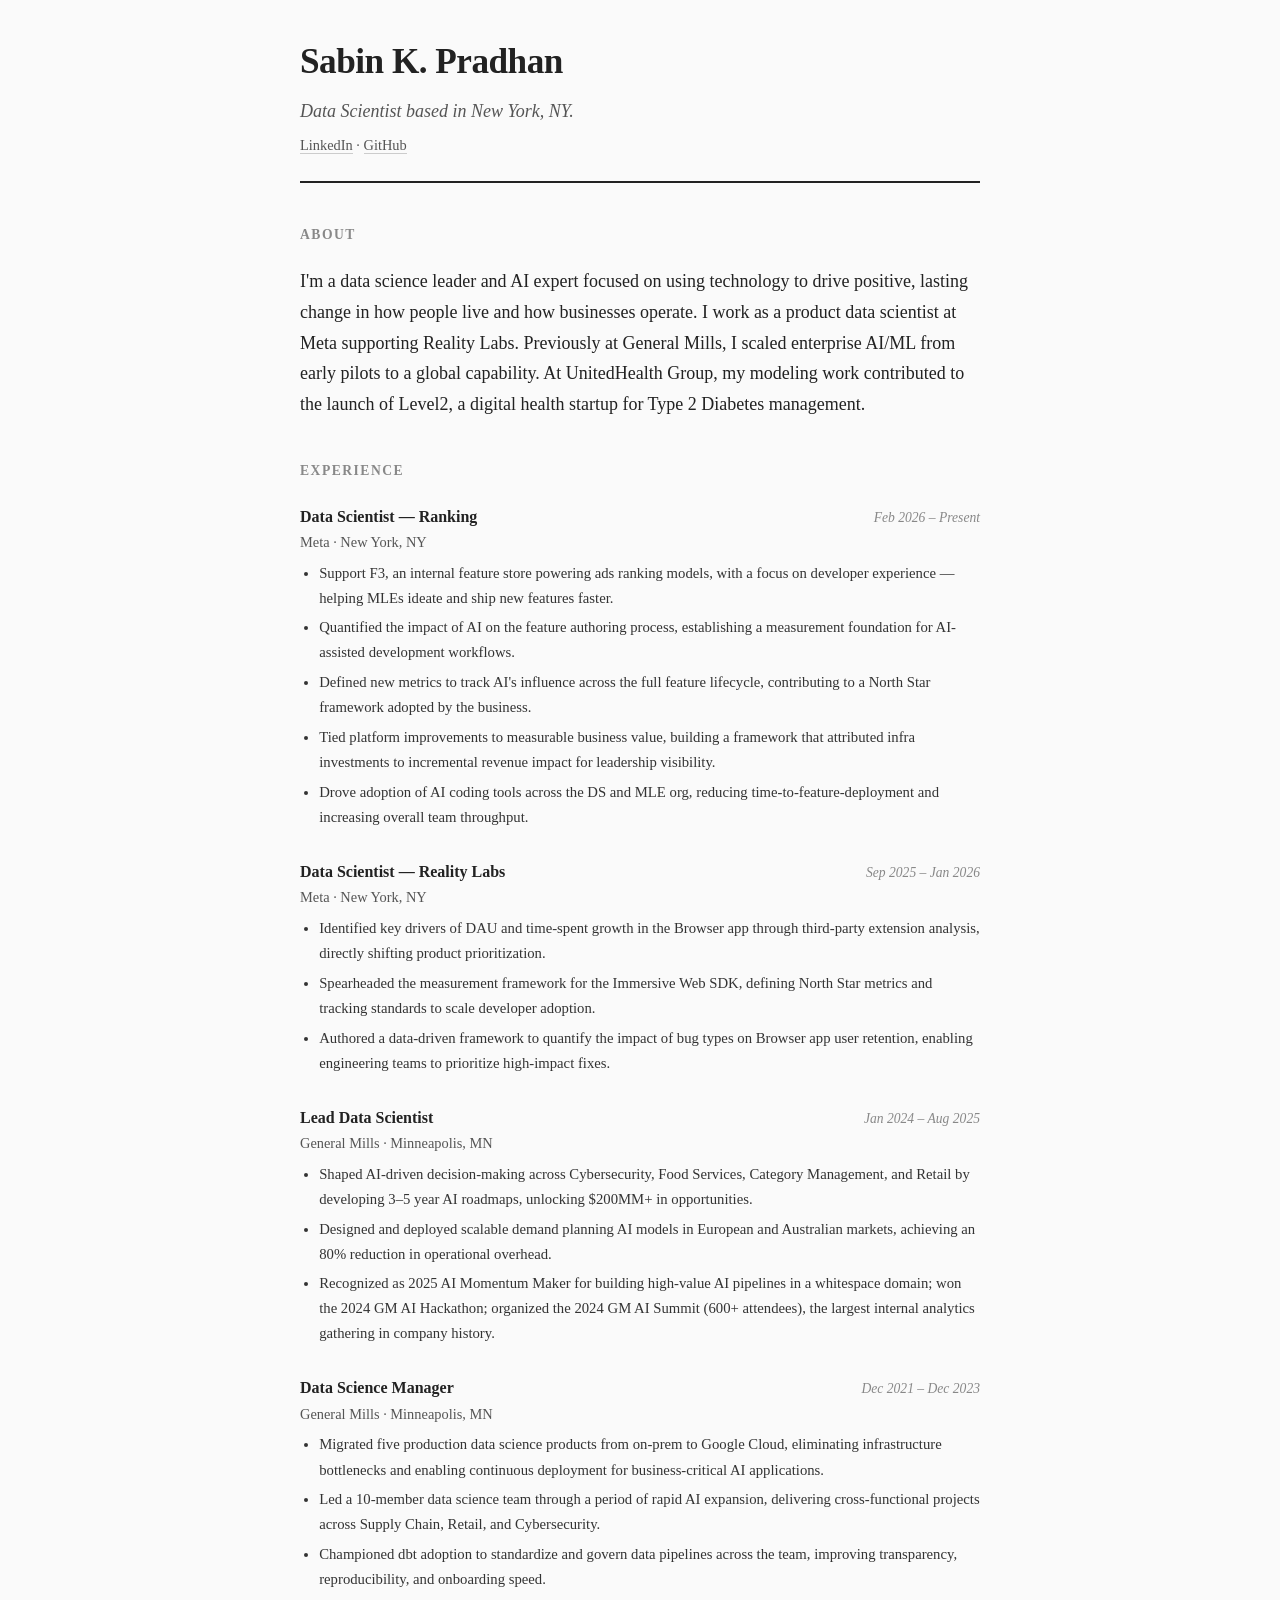
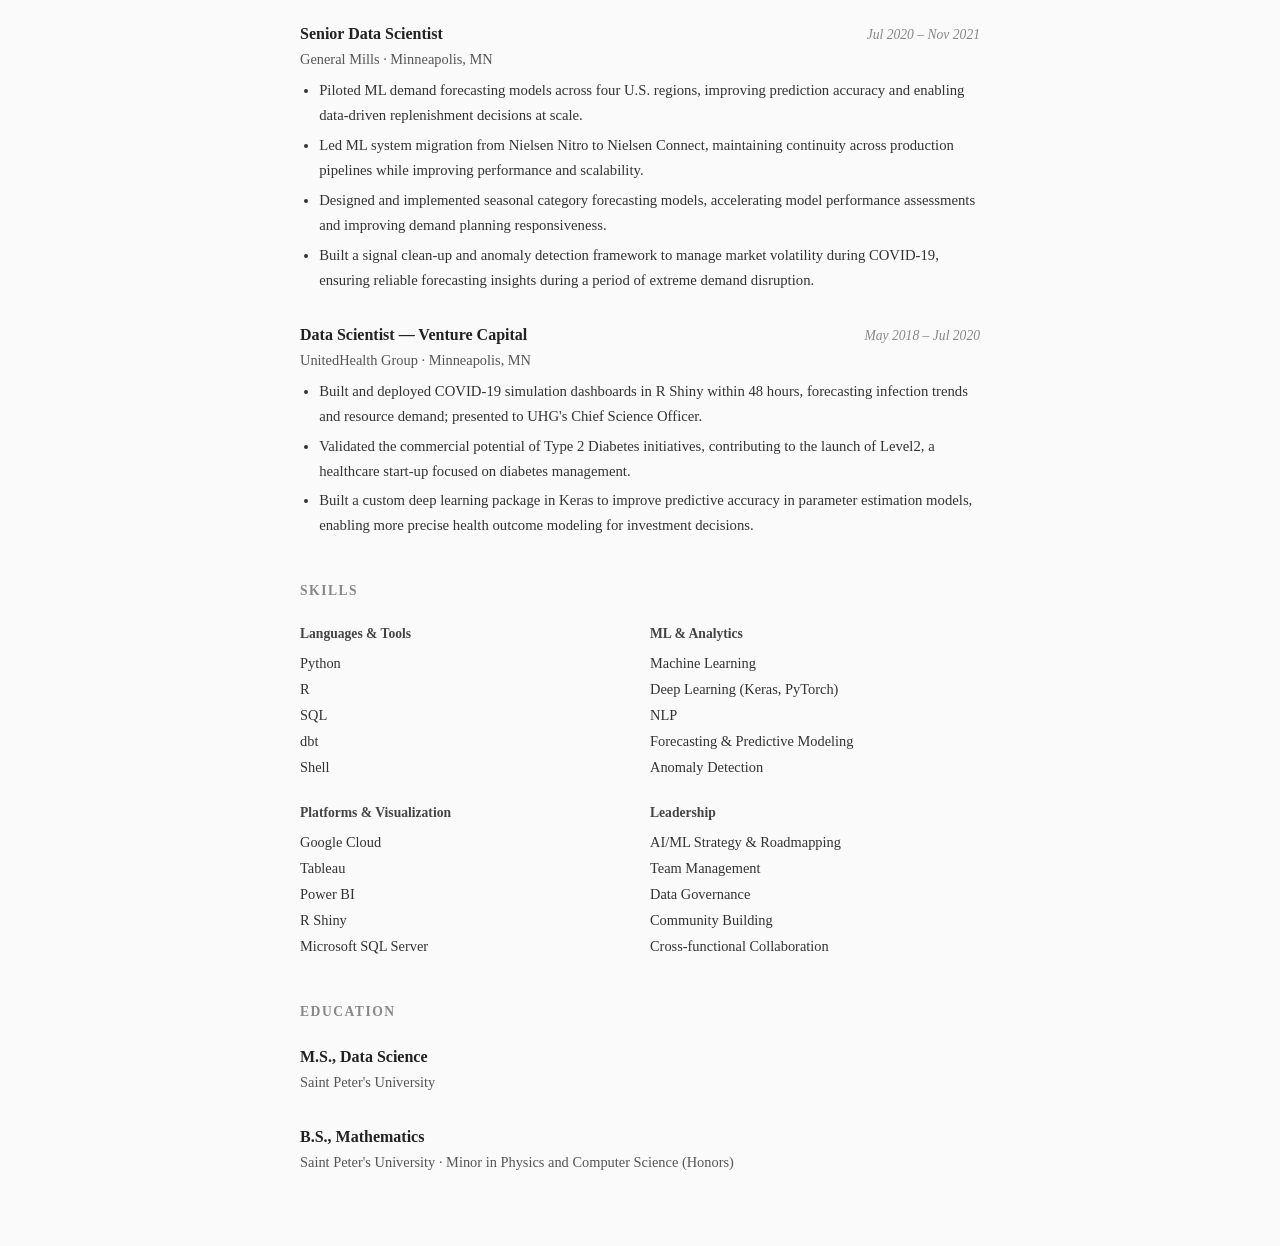
==== index.html @ b5103564 "Rewrite job descriptions to meet consistent quality rubric" ====
<!DOCTYPE html>
<html lang="en">
  <head>
    <meta charset="UTF-8" />
    <meta name="viewport" content="width=device-width, initial-scale=1.0" />
    <title>Sabin K. Pradhan</title>
    <link rel="stylesheet" href="styles.css" />
  </head>
  <body>
    <div class="container">

      <header>
        <h1>Sabin K. Pradhan</h1>
        <p class="bio">Data Scientist based in New York, NY.</p>
        <p class="contact">
          <a href="https://www.linkedin.com/in/sabinkpradhan" target="_blank">LinkedIn</a> &middot;
          <a href="https://github.com/spradh" target="_blank">GitHub</a>
        </p>
      </header>

      <section>
        <h2>About</h2>
        <p>I'm a data science leader and AI expert focused on using technology to drive positive, lasting change in how people live and how businesses operate. I work as a product data scientist at Meta supporting Reality Labs. Previously at General Mills, I scaled enterprise AI/ML from early pilots to a global capability. At UnitedHealth Group, my modeling work contributed to the launch of Level2, a digital health startup for Type 2 Diabetes management.</p>
      </section>

      <section>
        <h2>Experience</h2>

        <div class="job">
          <div class="job-header">
            <span class="job-title">Data Scientist — Ranking</span>
            <span class="job-date">Feb 2026 – Present</span>
          </div>
          <div class="job-company">Meta &middot; New York, NY</div>
          <ul>
            <li>Support F3, an internal feature store powering ads ranking models, with a focus on developer experience — helping MLEs ideate and ship new features faster.</li>
            <li>Quantified the impact of AI on the feature authoring process, establishing a measurement foundation for AI-assisted development workflows.</li>
            <li>Defined new metrics to track AI's influence across the full feature lifecycle, contributing to a North Star framework adopted by the business.</li>
            <li>Tied platform improvements to measurable business value, building a framework that attributed infra investments to incremental revenue impact for leadership visibility.</li>
            <li>Drove adoption of AI coding tools across the DS and MLE org, reducing time-to-feature-deployment and increasing overall team throughput.</li>
          </ul>
        </div>

        <div class="job">
          <div class="job-header">
            <span class="job-title">Data Scientist — Reality Labs</span>
            <span class="job-date">Sep 2025 – Jan 2026</span>
          </div>
          <div class="job-company">Meta &middot; New York, NY</div>
          <ul>
            <li>Identified key drivers of DAU and time-spent growth in the Browser app through third-party extension analysis, directly shifting product prioritization.</li>
            <li>Spearheaded the measurement framework for the Immersive Web SDK, defining North Star metrics and tracking standards to scale developer adoption.</li>
            <li>Authored a data-driven framework to quantify the impact of bug types on Browser app user retention, enabling engineering teams to prioritize high-impact fixes.</li>
          </ul>
        </div>

        <div class="job">
          <div class="job-header">
            <span class="job-title">Lead Data Scientist</span>
            <span class="job-date">Jan 2024 – Aug 2025</span>
          </div>
          <div class="job-company">General Mills &middot; Minneapolis, MN</div>
          <ul>
            <li>Shaped AI-driven decision-making across Cybersecurity, Food Services, Category Management, and Retail by developing 3–5 year AI roadmaps, unlocking $200MM+ in opportunities.</li>
            <li>Designed and deployed scalable demand planning AI models in European and Australian markets, achieving an 80% reduction in operational overhead.</li>
            <li>Recognized as 2025 AI Momentum Maker for building high-value AI pipelines in a whitespace domain; won the 2024 GM AI Hackathon; organized the 2024 GM AI Summit (600+ attendees), the largest internal analytics gathering in company history.</li>
          </ul>
        </div>

        <div class="job">
          <div class="job-header">
            <span class="job-title">Data Science Manager</span>
            <span class="job-date">Dec 2021 – Dec 2023</span>
          </div>
          <div class="job-company">General Mills &middot; Minneapolis, MN</div>
          <ul>
            <li>Migrated five production data science products from on-prem to Google Cloud, eliminating infrastructure bottlenecks and enabling continuous deployment for business-critical AI applications.</li>
            <li>Led a 10-member data science team through a period of rapid AI expansion, delivering cross-functional projects across Supply Chain, Retail, and Cybersecurity.</li>
            <li>Championed dbt adoption to standardize and govern data pipelines across the team, improving transparency, reproducibility, and onboarding speed.</li>
          </ul>
        </div>

        <div class="job">
          <div class="job-header">
            <span class="job-title">Senior Data Scientist</span>
            <span class="job-date">Jul 2020 – Nov 2021</span>
          </div>
          <div class="job-company">General Mills &middot; Minneapolis, MN</div>
          <ul>
            <li>Piloted ML demand forecasting models across four U.S. regions, improving prediction accuracy and enabling data-driven replenishment decisions at scale.</li>
            <li>Led ML system migration from Nielsen Nitro to Nielsen Connect, maintaining continuity across production pipelines while improving performance and scalability.</li>
            <li>Designed and implemented seasonal category forecasting models, accelerating model performance assessments and improving demand planning responsiveness.</li>
            <li>Built a signal clean-up and anomaly detection framework to manage market volatility during COVID-19, ensuring reliable forecasting insights during a period of extreme demand disruption.</li>
          </ul>
        </div>

        <div class="job">
          <div class="job-header">
            <span class="job-title">Data Scientist — Venture Capital</span>
            <span class="job-date">May 2018 – Jul 2020</span>
          </div>
          <div class="job-company">UnitedHealth Group &middot; Minneapolis, MN</div>
          <ul>
            <li>Built and deployed COVID-19 simulation dashboards in R Shiny within 48 hours, forecasting infection trends and resource demand; presented to UHG's Chief Science Officer.</li>
            <li>Validated the commercial potential of Type 2 Diabetes initiatives, contributing to the launch of Level2, a healthcare start-up focused on diabetes management.</li>
            <li>Built a custom deep learning package in Keras to improve predictive accuracy in parameter estimation models, enabling more precise health outcome modeling for investment decisions.</li>
          </ul>
        </div>

      </section>

      <section>
        <h2>Skills</h2>
        <div class="skills-grid">
          <div class="skill-group">
            <h3>Languages & Tools</h3>
            <ul>
              <li>Python</li>
              <li>R</li>
              <li>SQL</li>
              <li>dbt</li>
              <li>Shell</li>
            </ul>
          </div>
          <div class="skill-group">
            <h3>ML & Analytics</h3>
            <ul>
              <li>Machine Learning</li>
              <li>Deep Learning (Keras, PyTorch)</li>
              <li>NLP</li>
              <li>Forecasting & Predictive Modeling</li>
              <li>Anomaly Detection</li>
            </ul>
          </div>
          <div class="skill-group">
            <h3>Platforms & Visualization</h3>
            <ul>
              <li>Google Cloud</li>
              <li>Tableau</li>
              <li>Power BI</li>
              <li>R Shiny</li>
              <li>Microsoft SQL Server</li>
            </ul>
          </div>
          <div class="skill-group">
            <h3>Leadership</h3>
            <ul>
              <li>AI/ML Strategy & Roadmapping</li>
              <li>Team Management</li>
              <li>Data Governance</li>
              <li>Community Building</li>
              <li>Cross-functional Collaboration</li>
            </ul>
          </div>
        </div>
      </section>

      <section>
        <h2>Education</h2>

        <div class="job">
          <div class="job-header">
            <span class="job-title">M.S., Data Science</span>
          </div>
          <div class="job-company">Saint Peter's University</div>
        </div>

        <div class="job">
          <div class="job-header">
            <span class="job-title">B.S., Mathematics</span>
          </div>
          <div class="job-company">Saint Peter's University &middot; Minor in Physics and Computer Science (Honors)</div>
        </div>

      </section>

    </div>
  </body>
</html>
---- styles.css ----
*, *::before, *::after {
  box-sizing: border-box;
  margin: 0;
  padding: 0;
}

body {
  font-family: Georgia, 'Times New Roman', serif;
  font-size: 18px;
  line-height: 1.7;
  color: #222;
  background: #fafafa;
  padding: 2rem 1rem;
}

.container {
  max-width: 680px;
  margin: 0 auto;
}

/* Header */
header {
  margin-bottom: 2.5rem;
  border-bottom: 2px solid #222;
  padding-bottom: 1.5rem;
}

h1 {
  font-size: 2.2rem;
  letter-spacing: -0.5px;
  margin-bottom: 0.25rem;
}

.bio {
  color: #555;
  font-style: italic;
  margin-bottom: 0.4rem;
}

.contact {
  font-size: 0.9rem;
  color: #555;
}

.contact a {
  color: #555;
  text-decoration: none;
  border-bottom: 1px solid #ccc;
}

.contact a:hover {
  color: #222;
  border-bottom-color: #222;
}

/* Section headings */
h2 {
  font-size: 0.85rem;
  text-transform: uppercase;
  letter-spacing: 1.5px;
  margin-bottom: 1.25rem;
  color: #888;
}

section {
  margin-bottom: 2.5rem;
}

/* Job entries */
.job {
  margin-bottom: 1.75rem;
}

.job-header {
  display: flex;
  justify-content: space-between;
  align-items: baseline;
  gap: 1rem;
}

.job-title {
  font-weight: bold;
  font-size: 1rem;
}

.job-date {
  font-size: 0.85rem;
  color: #888;
  white-space: nowrap;
  font-style: italic;
}

.job-company {
  font-size: 0.9rem;
  color: #555;
  margin-bottom: 0.4rem;
}

.job ul {
  padding-left: 1.2rem;
  font-size: 0.92rem;
  color: #333;
}

.job ul li {
  margin-bottom: 0.3rem;
}

/* Skills grid */
.skills-grid {
  display: grid;
  grid-template-columns: 1fr 1fr;
  gap: 1.25rem;
}

.skill-group h3 {
  font-size: 0.85rem;
  font-family: Georgia, serif;
  font-weight: bold;
  margin-bottom: 0.4rem;
  color: #444;
}

.skill-group ul {
  list-style: none;
  font-size: 0.9rem;
  color: #333;
  line-height: 1.8;
}
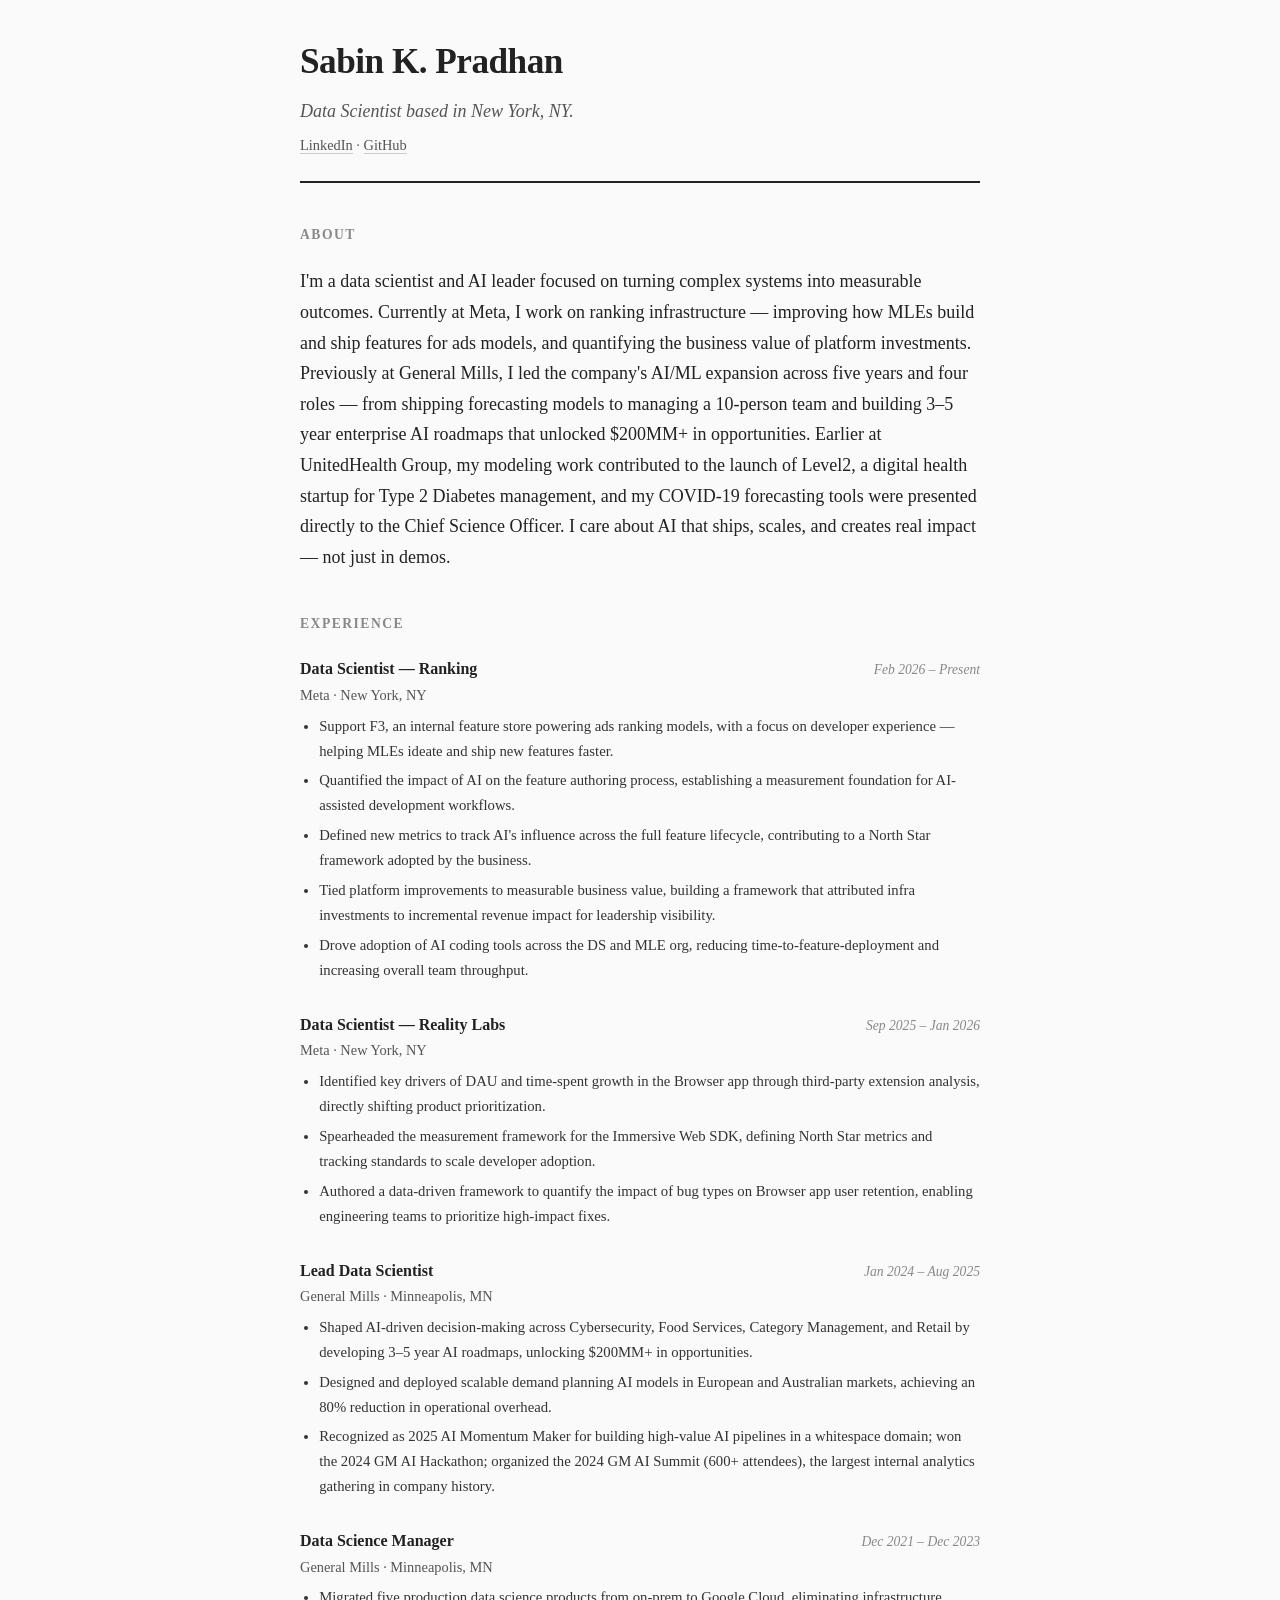
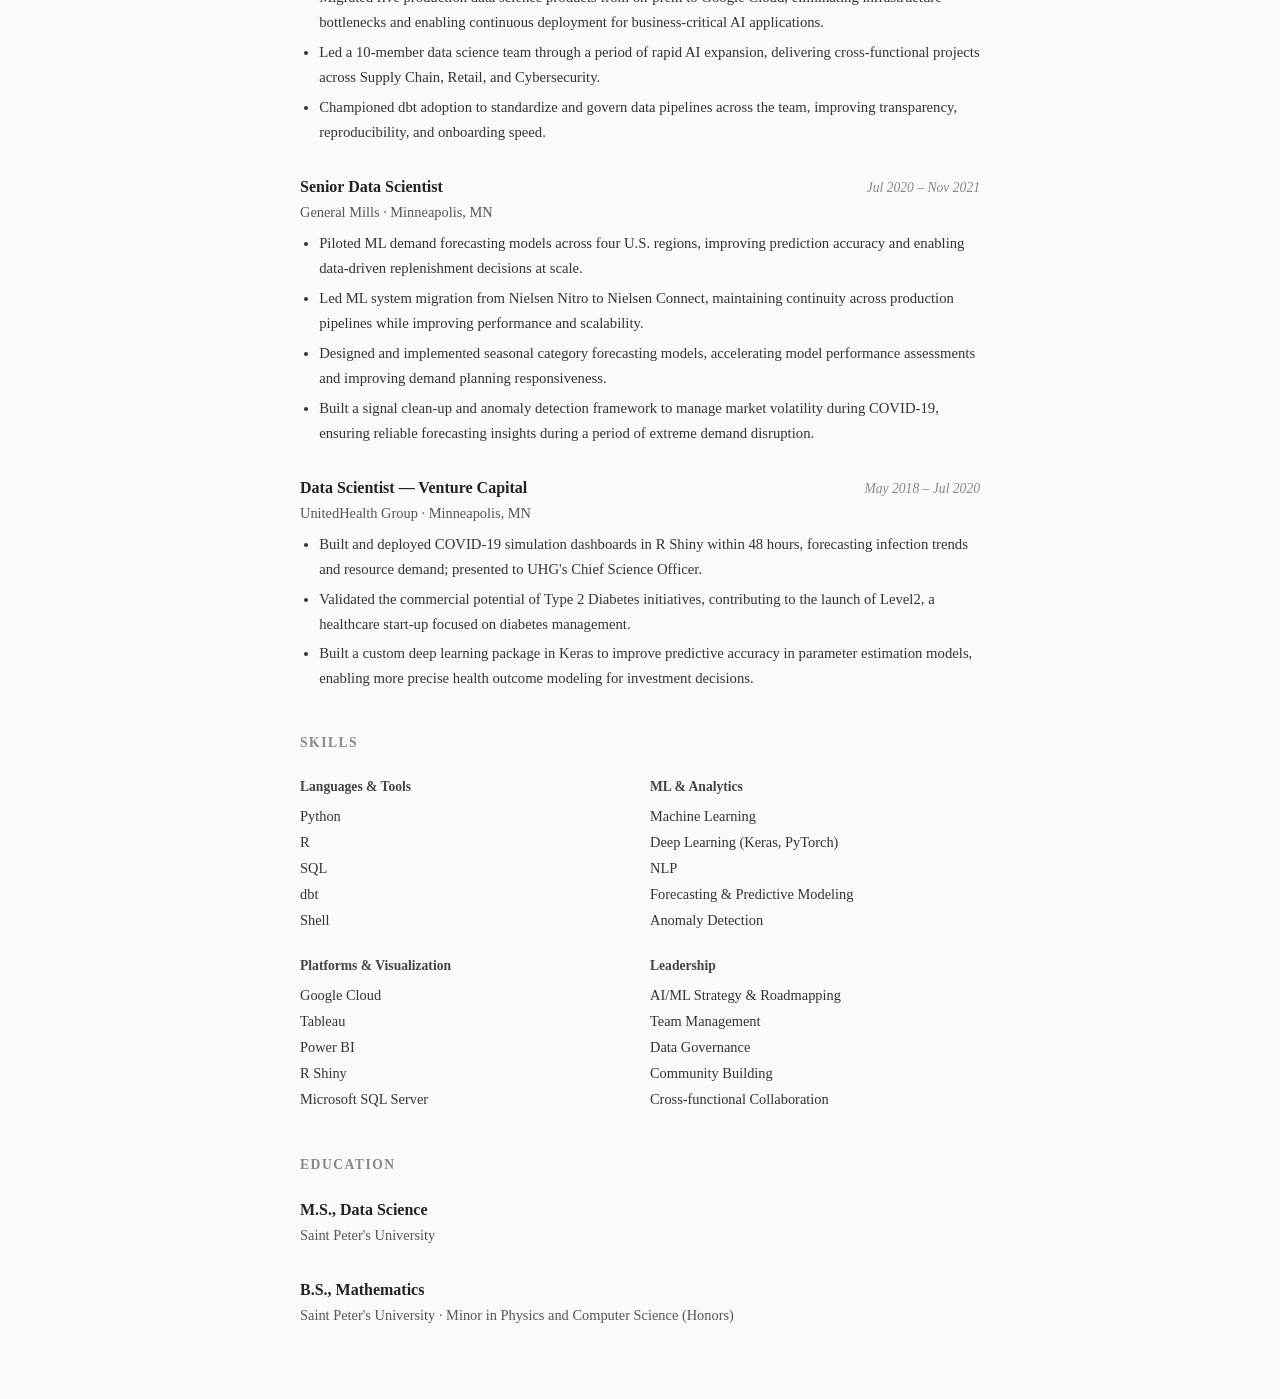
==== commit 56daabe6: "Update About section to reflect current Meta Ranking role" ====
--- a/index.html
+++ b/index.html
@@ -20,7 +20,7 @@
 
       <section>
         <h2>About</h2>
-        <p>I'm a data science leader and AI expert focused on using technology to drive positive, lasting change in how people live and how businesses operate. I work as a product data scientist at Meta supporting Reality Labs. Previously at General Mills, I scaled enterprise AI/ML from early pilots to a global capability. At UnitedHealth Group, my modeling work contributed to the launch of Level2, a digital health startup for Type 2 Diabetes management.</p>
+        <p>I'm a data scientist and AI leader focused on turning complex systems into measurable outcomes. Currently at Meta, I work on ranking infrastructure — improving how MLEs build and ship features for ads models, and quantifying the business value of platform investments. Previously at General Mills, I led the company's AI/ML expansion across five years and four roles — from shipping forecasting models to managing a 10-person team and building 3–5 year enterprise AI roadmaps that unlocked $200MM+ in opportunities. Earlier at UnitedHealth Group, my modeling work contributed to the launch of Level2, a digital health startup for Type 2 Diabetes management, and my COVID-19 forecasting tools were presented directly to the Chief Science Officer. I care about AI that ships, scales, and creates real impact — not just in demos.</p>
       </section>
 
       <section>
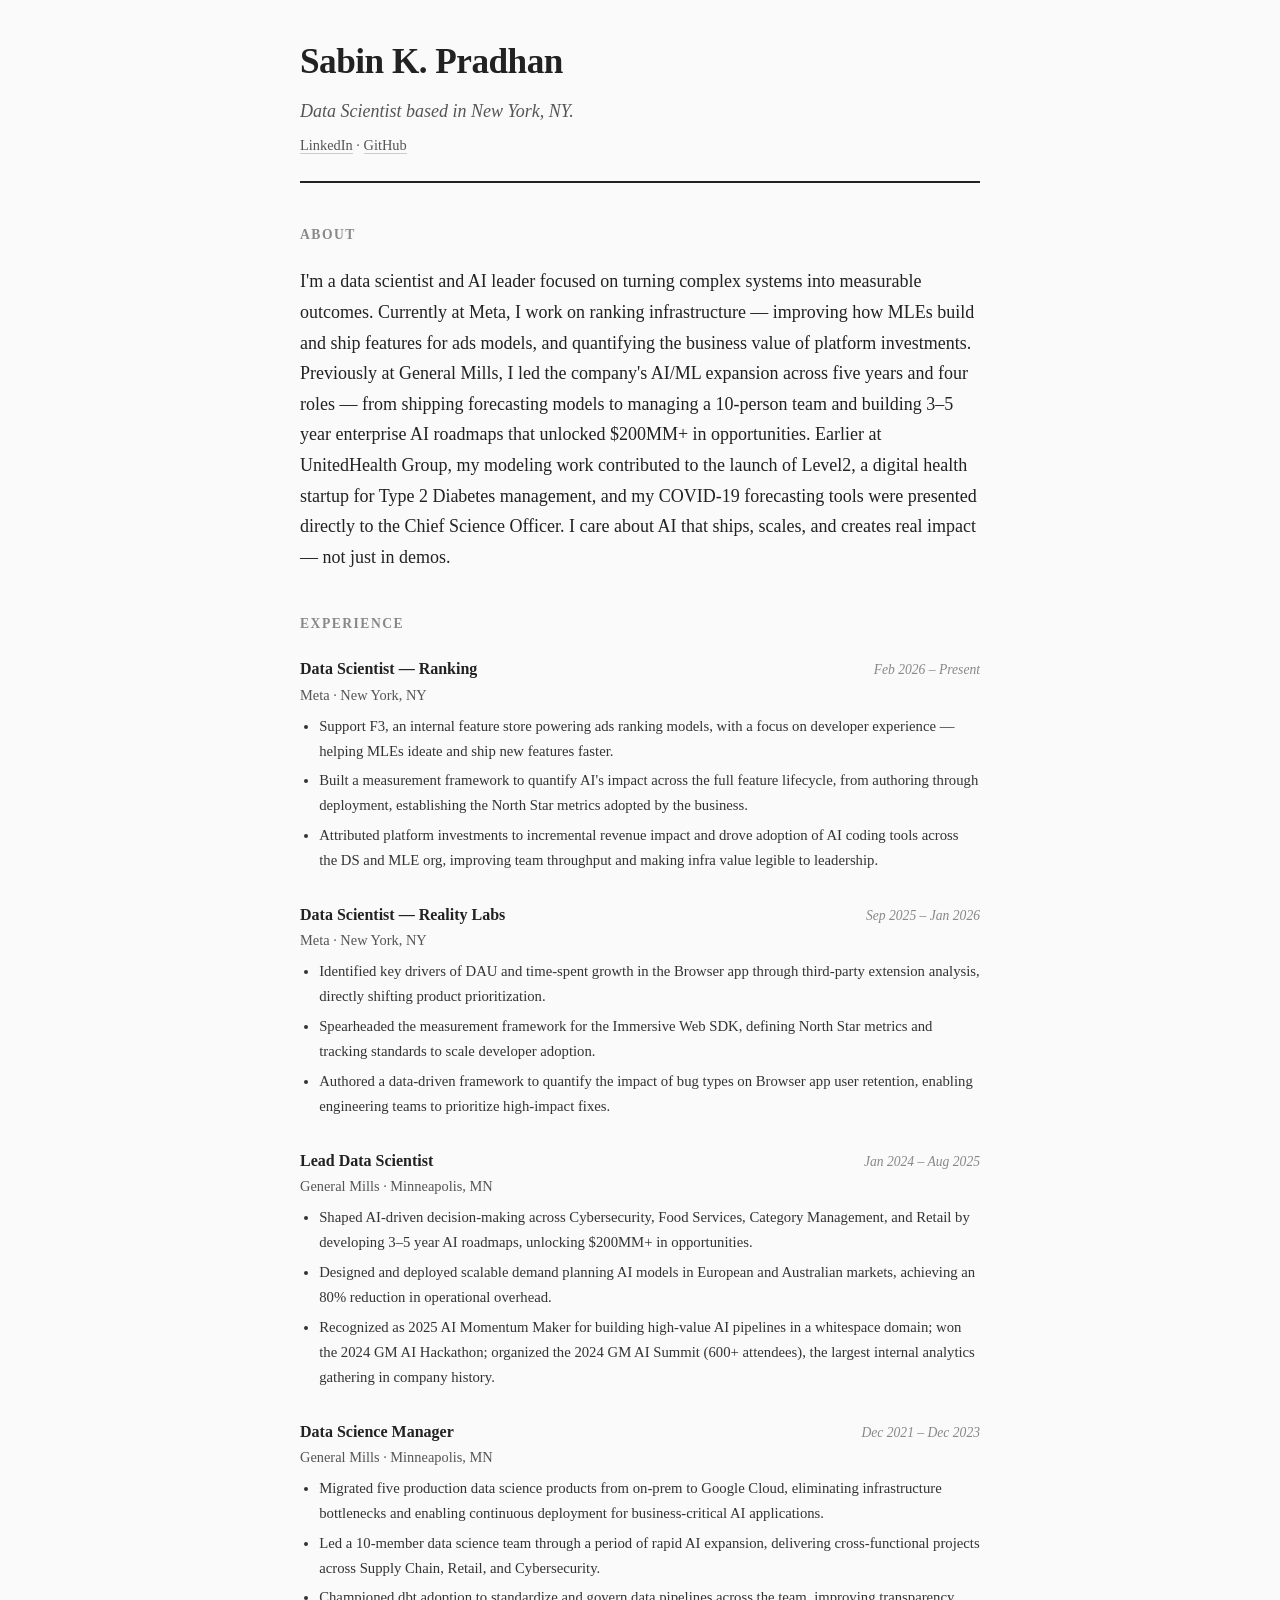
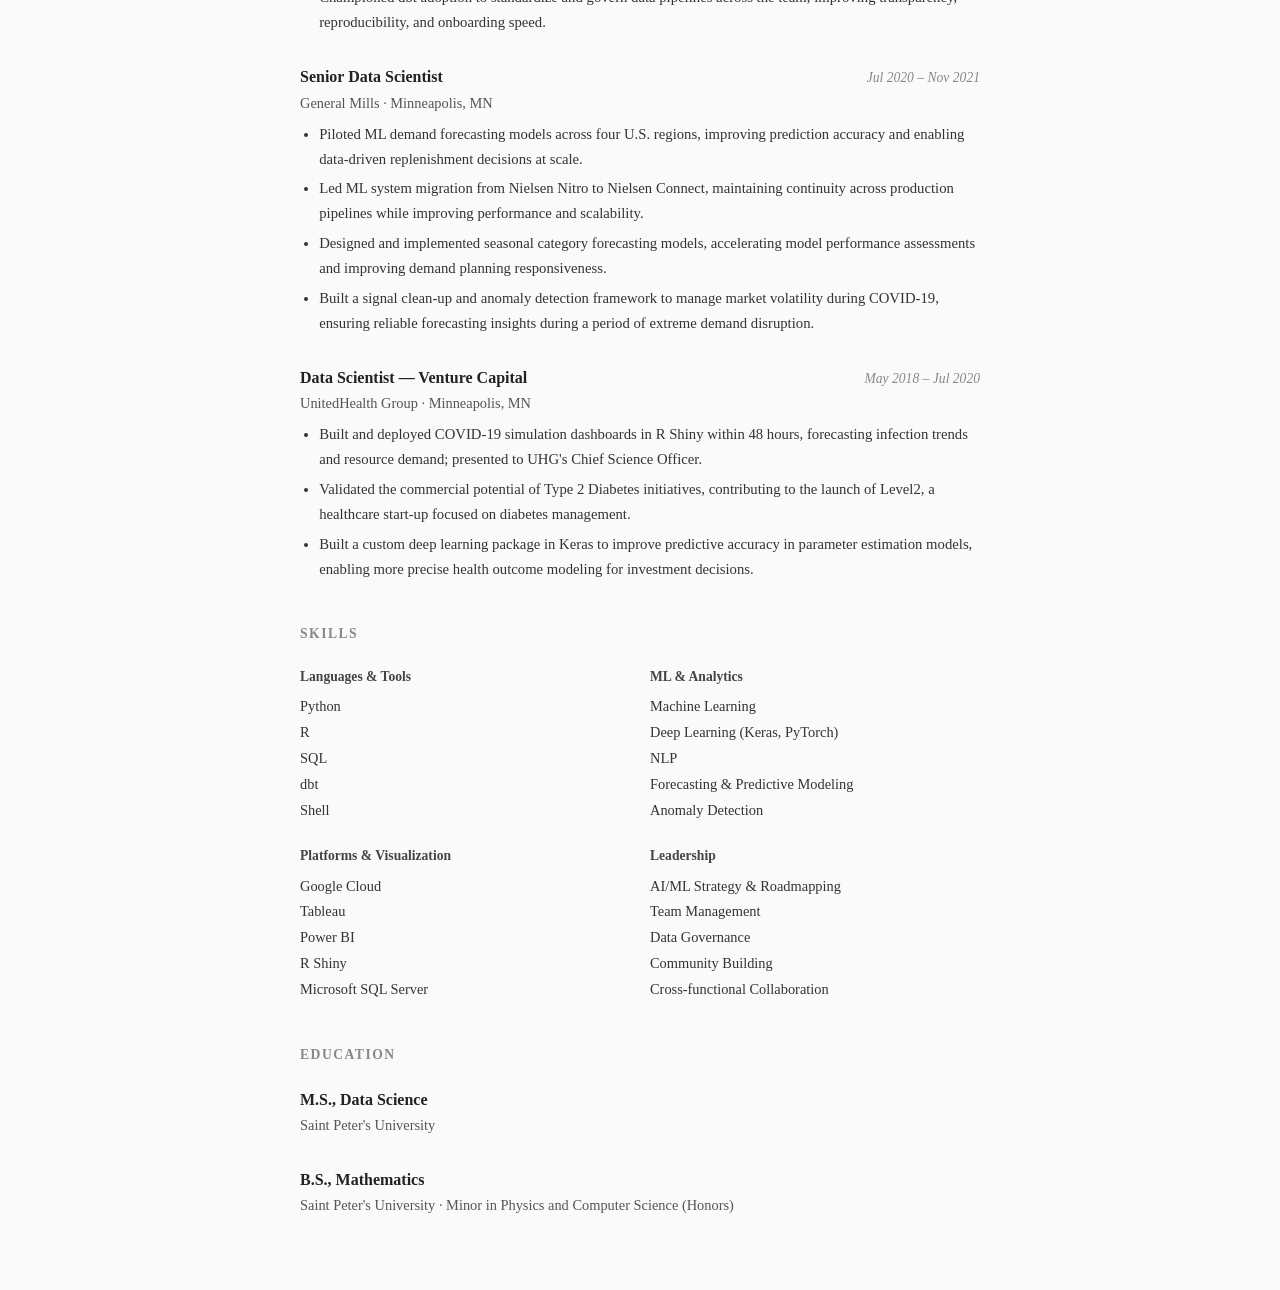
==== commit 5f14b244: "Consolidate Meta Ranking role bullets from 5 to 3" ====
--- a/index.html
+++ b/index.html
@@ -34,10 +34,8 @@
           <div class="job-company">Meta &middot; New York, NY</div>
           <ul>
             <li>Support F3, an internal feature store powering ads ranking models, with a focus on developer experience — helping MLEs ideate and ship new features faster.</li>
-            <li>Quantified the impact of AI on the feature authoring process, establishing a measurement foundation for AI-assisted development workflows.</li>
-            <li>Defined new metrics to track AI's influence across the full feature lifecycle, contributing to a North Star framework adopted by the business.</li>
-            <li>Tied platform improvements to measurable business value, building a framework that attributed infra investments to incremental revenue impact for leadership visibility.</li>
-            <li>Drove adoption of AI coding tools across the DS and MLE org, reducing time-to-feature-deployment and increasing overall team throughput.</li>
+            <li>Built a measurement framework to quantify AI's impact across the full feature lifecycle, from authoring through deployment, establishing the North Star metrics adopted by the business.</li>
+            <li>Attributed platform investments to incremental revenue impact and drove adoption of AI coding tools across the DS and MLE org, improving team throughput and making infra value legible to leadership.</li>
           </ul>
         </div>
 
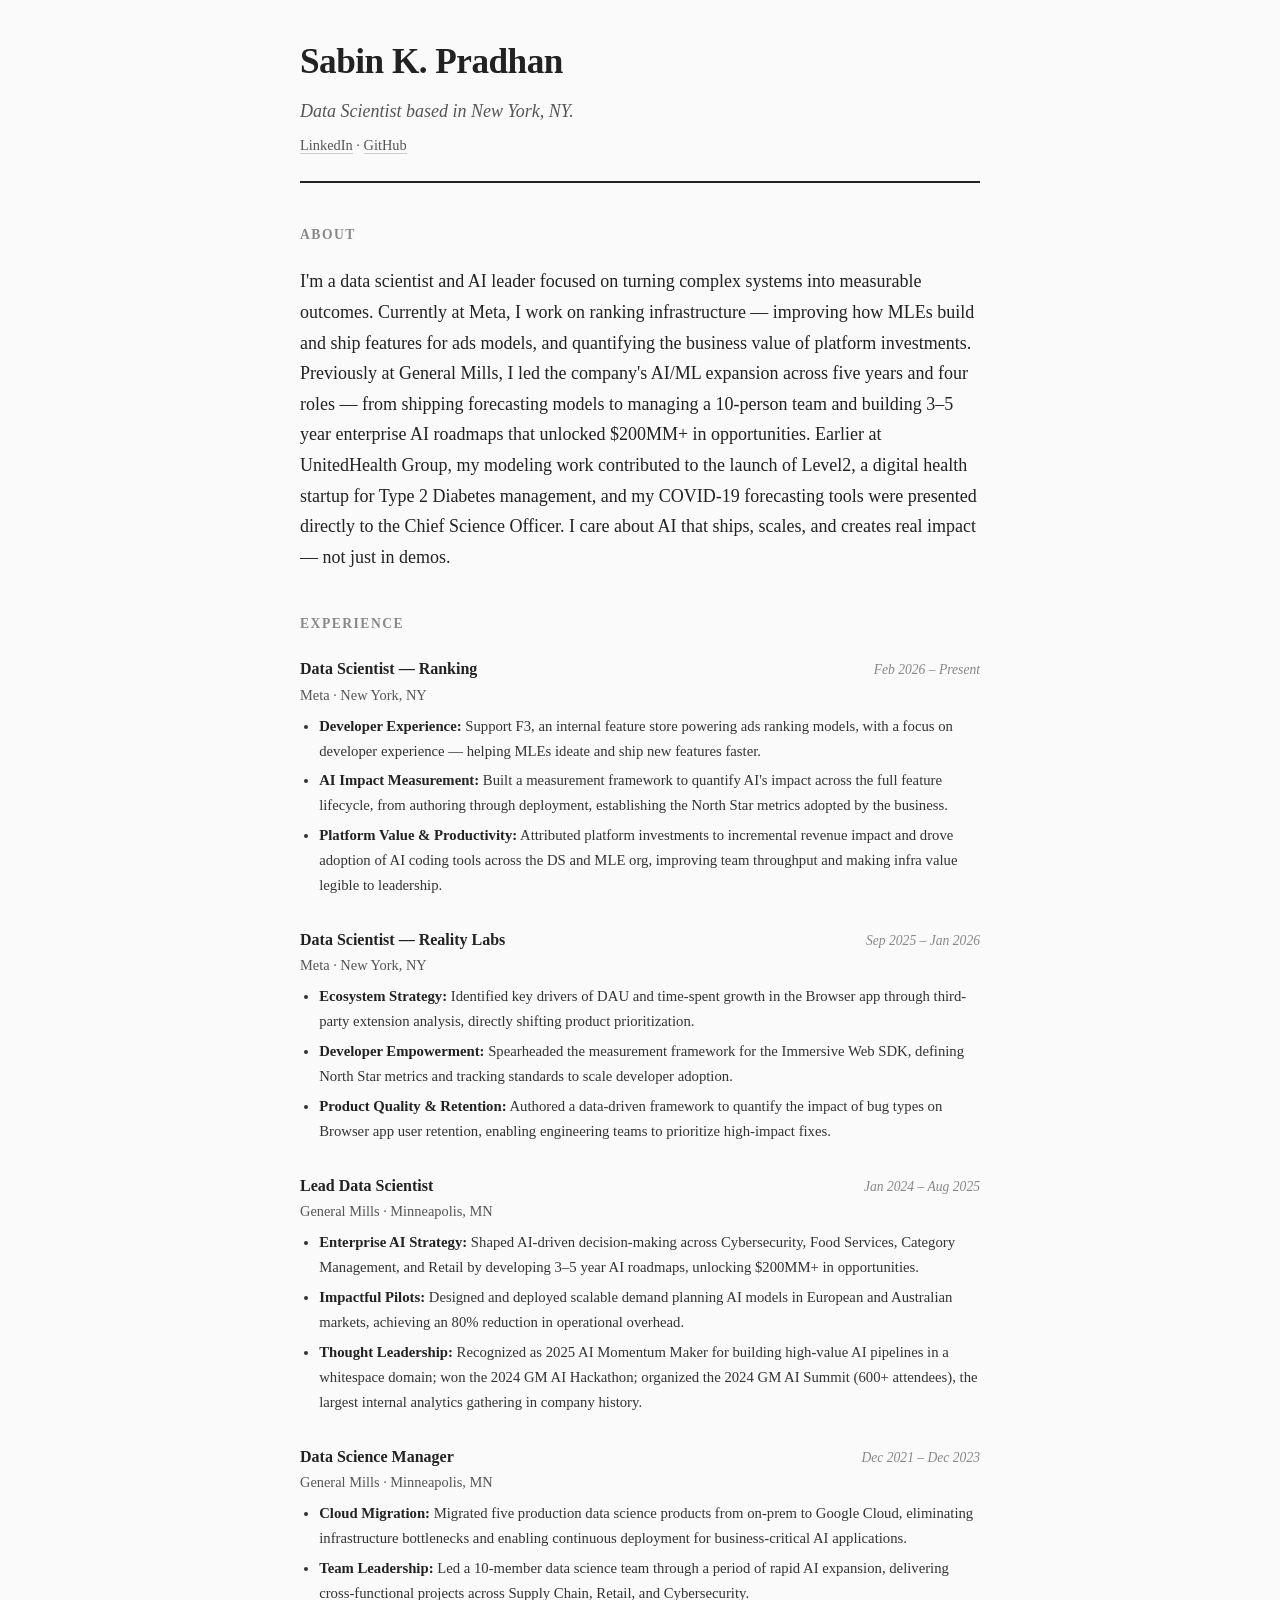
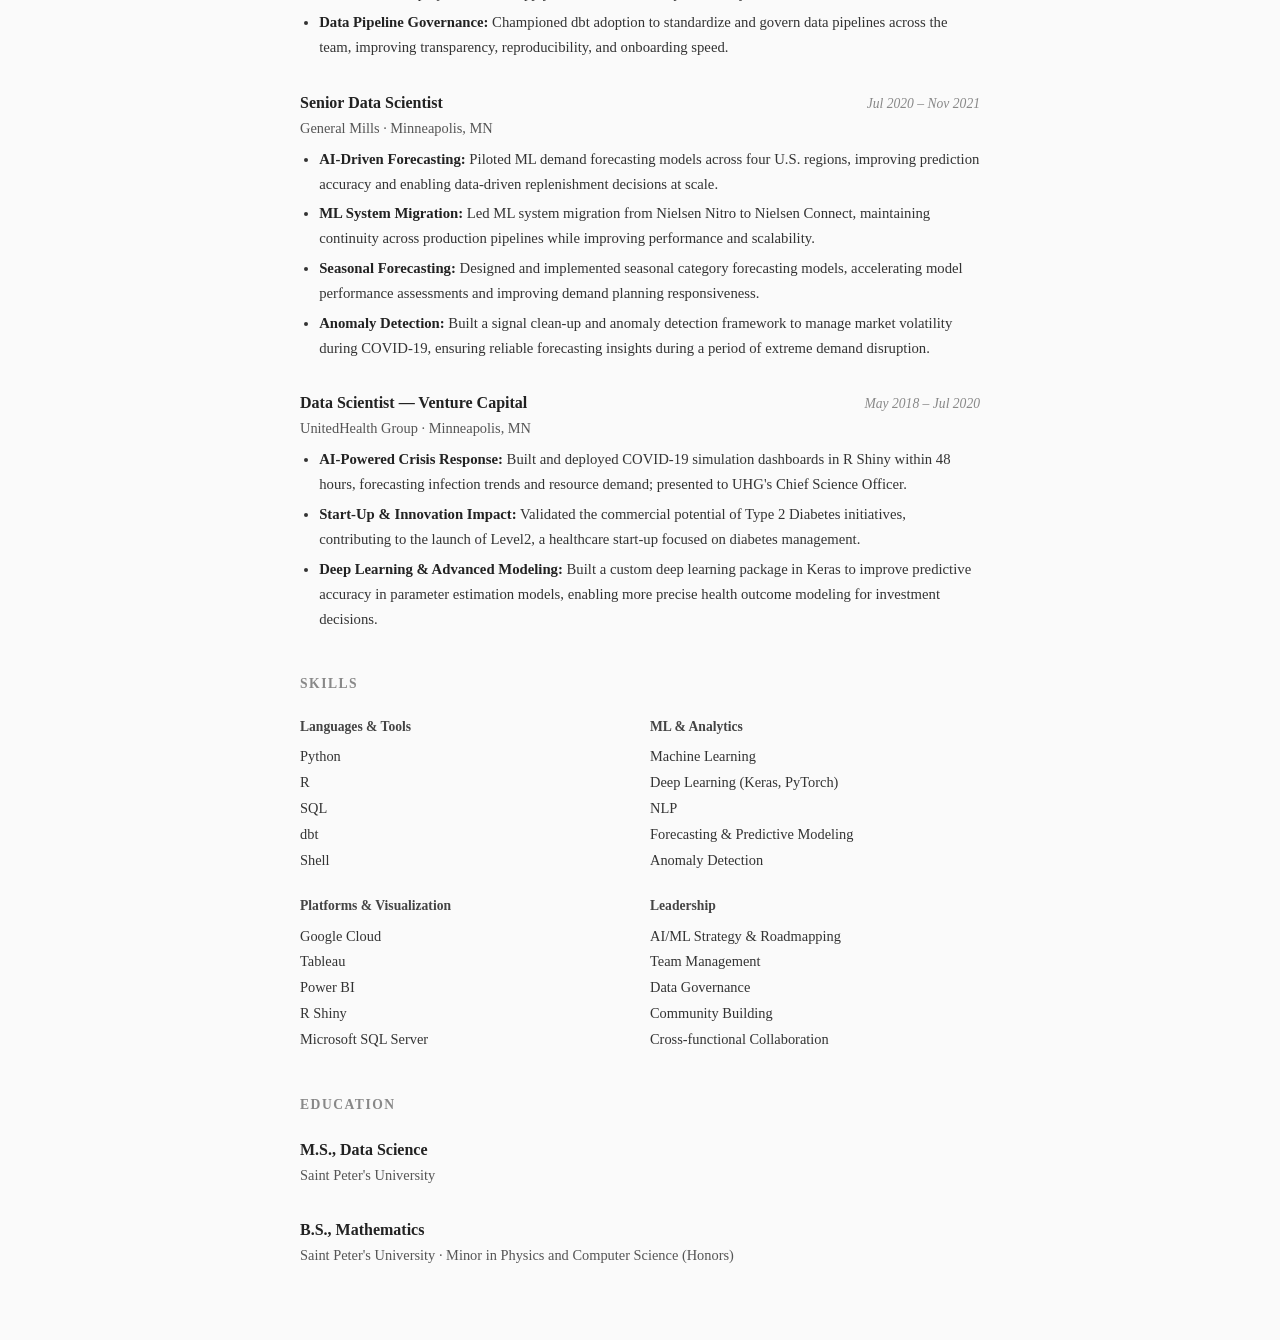
==== commit 1a7fee9f: "Add bold category titles to all job description bullets" ====
--- a/index.html
+++ b/index.html
@@ -33,9 +33,9 @@
           </div>
           <div class="job-company">Meta &middot; New York, NY</div>
           <ul>
-            <li>Support F3, an internal feature store powering ads ranking models, with a focus on developer experience — helping MLEs ideate and ship new features faster.</li>
-            <li>Built a measurement framework to quantify AI's impact across the full feature lifecycle, from authoring through deployment, establishing the North Star metrics adopted by the business.</li>
-            <li>Attributed platform investments to incremental revenue impact and drove adoption of AI coding tools across the DS and MLE org, improving team throughput and making infra value legible to leadership.</li>
+            <li><strong>Developer Experience:</strong> Support F3, an internal feature store powering ads ranking models, with a focus on developer experience — helping MLEs ideate and ship new features faster.</li>
+            <li><strong>AI Impact Measurement:</strong> Built a measurement framework to quantify AI's impact across the full feature lifecycle, from authoring through deployment, establishing the North Star metrics adopted by the business.</li>
+            <li><strong>Platform Value & Productivity:</strong> Attributed platform investments to incremental revenue impact and drove adoption of AI coding tools across the DS and MLE org, improving team throughput and making infra value legible to leadership.</li>
           </ul>
         </div>
 
@@ -46,9 +46,9 @@
           </div>
           <div class="job-company">Meta &middot; New York, NY</div>
           <ul>
-            <li>Identified key drivers of DAU and time-spent growth in the Browser app through third-party extension analysis, directly shifting product prioritization.</li>
-            <li>Spearheaded the measurement framework for the Immersive Web SDK, defining North Star metrics and tracking standards to scale developer adoption.</li>
-            <li>Authored a data-driven framework to quantify the impact of bug types on Browser app user retention, enabling engineering teams to prioritize high-impact fixes.</li>
+            <li><strong>Ecosystem Strategy:</strong> Identified key drivers of DAU and time-spent growth in the Browser app through third-party extension analysis, directly shifting product prioritization.</li>
+            <li><strong>Developer Empowerment:</strong> Spearheaded the measurement framework for the Immersive Web SDK, defining North Star metrics and tracking standards to scale developer adoption.</li>
+            <li><strong>Product Quality & Retention:</strong> Authored a data-driven framework to quantify the impact of bug types on Browser app user retention, enabling engineering teams to prioritize high-impact fixes.</li>
           </ul>
         </div>
 
@@ -59,9 +59,9 @@
           </div>
           <div class="job-company">General Mills &middot; Minneapolis, MN</div>
           <ul>
-            <li>Shaped AI-driven decision-making across Cybersecurity, Food Services, Category Management, and Retail by developing 3–5 year AI roadmaps, unlocking $200MM+ in opportunities.</li>
-            <li>Designed and deployed scalable demand planning AI models in European and Australian markets, achieving an 80% reduction in operational overhead.</li>
-            <li>Recognized as 2025 AI Momentum Maker for building high-value AI pipelines in a whitespace domain; won the 2024 GM AI Hackathon; organized the 2024 GM AI Summit (600+ attendees), the largest internal analytics gathering in company history.</li>
+            <li><strong>Enterprise AI Strategy:</strong> Shaped AI-driven decision-making across Cybersecurity, Food Services, Category Management, and Retail by developing 3–5 year AI roadmaps, unlocking $200MM+ in opportunities.</li>
+            <li><strong>Impactful Pilots:</strong> Designed and deployed scalable demand planning AI models in European and Australian markets, achieving an 80% reduction in operational overhead.</li>
+            <li><strong>Thought Leadership:</strong> Recognized as 2025 AI Momentum Maker for building high-value AI pipelines in a whitespace domain; won the 2024 GM AI Hackathon; organized the 2024 GM AI Summit (600+ attendees), the largest internal analytics gathering in company history.</li>
           </ul>
         </div>
 
@@ -72,9 +72,9 @@
           </div>
           <div class="job-company">General Mills &middot; Minneapolis, MN</div>
           <ul>
-            <li>Migrated five production data science products from on-prem to Google Cloud, eliminating infrastructure bottlenecks and enabling continuous deployment for business-critical AI applications.</li>
-            <li>Led a 10-member data science team through a period of rapid AI expansion, delivering cross-functional projects across Supply Chain, Retail, and Cybersecurity.</li>
-            <li>Championed dbt adoption to standardize and govern data pipelines across the team, improving transparency, reproducibility, and onboarding speed.</li>
+            <li><strong>Cloud Migration:</strong> Migrated five production data science products from on-prem to Google Cloud, eliminating infrastructure bottlenecks and enabling continuous deployment for business-critical AI applications.</li>
+            <li><strong>Team Leadership:</strong> Led a 10-member data science team through a period of rapid AI expansion, delivering cross-functional projects across Supply Chain, Retail, and Cybersecurity.</li>
+            <li><strong>Data Pipeline Governance:</strong> Championed dbt adoption to standardize and govern data pipelines across the team, improving transparency, reproducibility, and onboarding speed.</li>
           </ul>
         </div>
 
@@ -85,10 +85,10 @@
           </div>
           <div class="job-company">General Mills &middot; Minneapolis, MN</div>
           <ul>
-            <li>Piloted ML demand forecasting models across four U.S. regions, improving prediction accuracy and enabling data-driven replenishment decisions at scale.</li>
-            <li>Led ML system migration from Nielsen Nitro to Nielsen Connect, maintaining continuity across production pipelines while improving performance and scalability.</li>
-            <li>Designed and implemented seasonal category forecasting models, accelerating model performance assessments and improving demand planning responsiveness.</li>
-            <li>Built a signal clean-up and anomaly detection framework to manage market volatility during COVID-19, ensuring reliable forecasting insights during a period of extreme demand disruption.</li>
+            <li><strong>AI-Driven Forecasting:</strong> Piloted ML demand forecasting models across four U.S. regions, improving prediction accuracy and enabling data-driven replenishment decisions at scale.</li>
+            <li><strong>ML System Migration:</strong> Led ML system migration from Nielsen Nitro to Nielsen Connect, maintaining continuity across production pipelines while improving performance and scalability.</li>
+            <li><strong>Seasonal Forecasting:</strong> Designed and implemented seasonal category forecasting models, accelerating model performance assessments and improving demand planning responsiveness.</li>
+            <li><strong>Anomaly Detection:</strong> Built a signal clean-up and anomaly detection framework to manage market volatility during COVID-19, ensuring reliable forecasting insights during a period of extreme demand disruption.</li>
           </ul>
         </div>
 
@@ -99,9 +99,9 @@
           </div>
           <div class="job-company">UnitedHealth Group &middot; Minneapolis, MN</div>
           <ul>
-            <li>Built and deployed COVID-19 simulation dashboards in R Shiny within 48 hours, forecasting infection trends and resource demand; presented to UHG's Chief Science Officer.</li>
-            <li>Validated the commercial potential of Type 2 Diabetes initiatives, contributing to the launch of Level2, a healthcare start-up focused on diabetes management.</li>
-            <li>Built a custom deep learning package in Keras to improve predictive accuracy in parameter estimation models, enabling more precise health outcome modeling for investment decisions.</li>
+            <li><strong>AI-Powered Crisis Response:</strong> Built and deployed COVID-19 simulation dashboards in R Shiny within 48 hours, forecasting infection trends and resource demand; presented to UHG's Chief Science Officer.</li>
+            <li><strong>Start-Up & Innovation Impact:</strong> Validated the commercial potential of Type 2 Diabetes initiatives, contributing to the launch of Level2, a healthcare start-up focused on diabetes management.</li>
+            <li><strong>Deep Learning & Advanced Modeling:</strong> Built a custom deep learning package in Keras to improve predictive accuracy in parameter estimation models, enabling more precise health outcome modeling for investment decisions.</li>
           </ul>
         </div>
 
--- a/styles.css
+++ b/styles.css
@@ -106,6 +106,10 @@
   margin-bottom: 0.3rem;
 }
 
+.job ul li strong {
+  color: #222;
+}
+
 /* Skills grid */
 .skills-grid {
   display: grid;
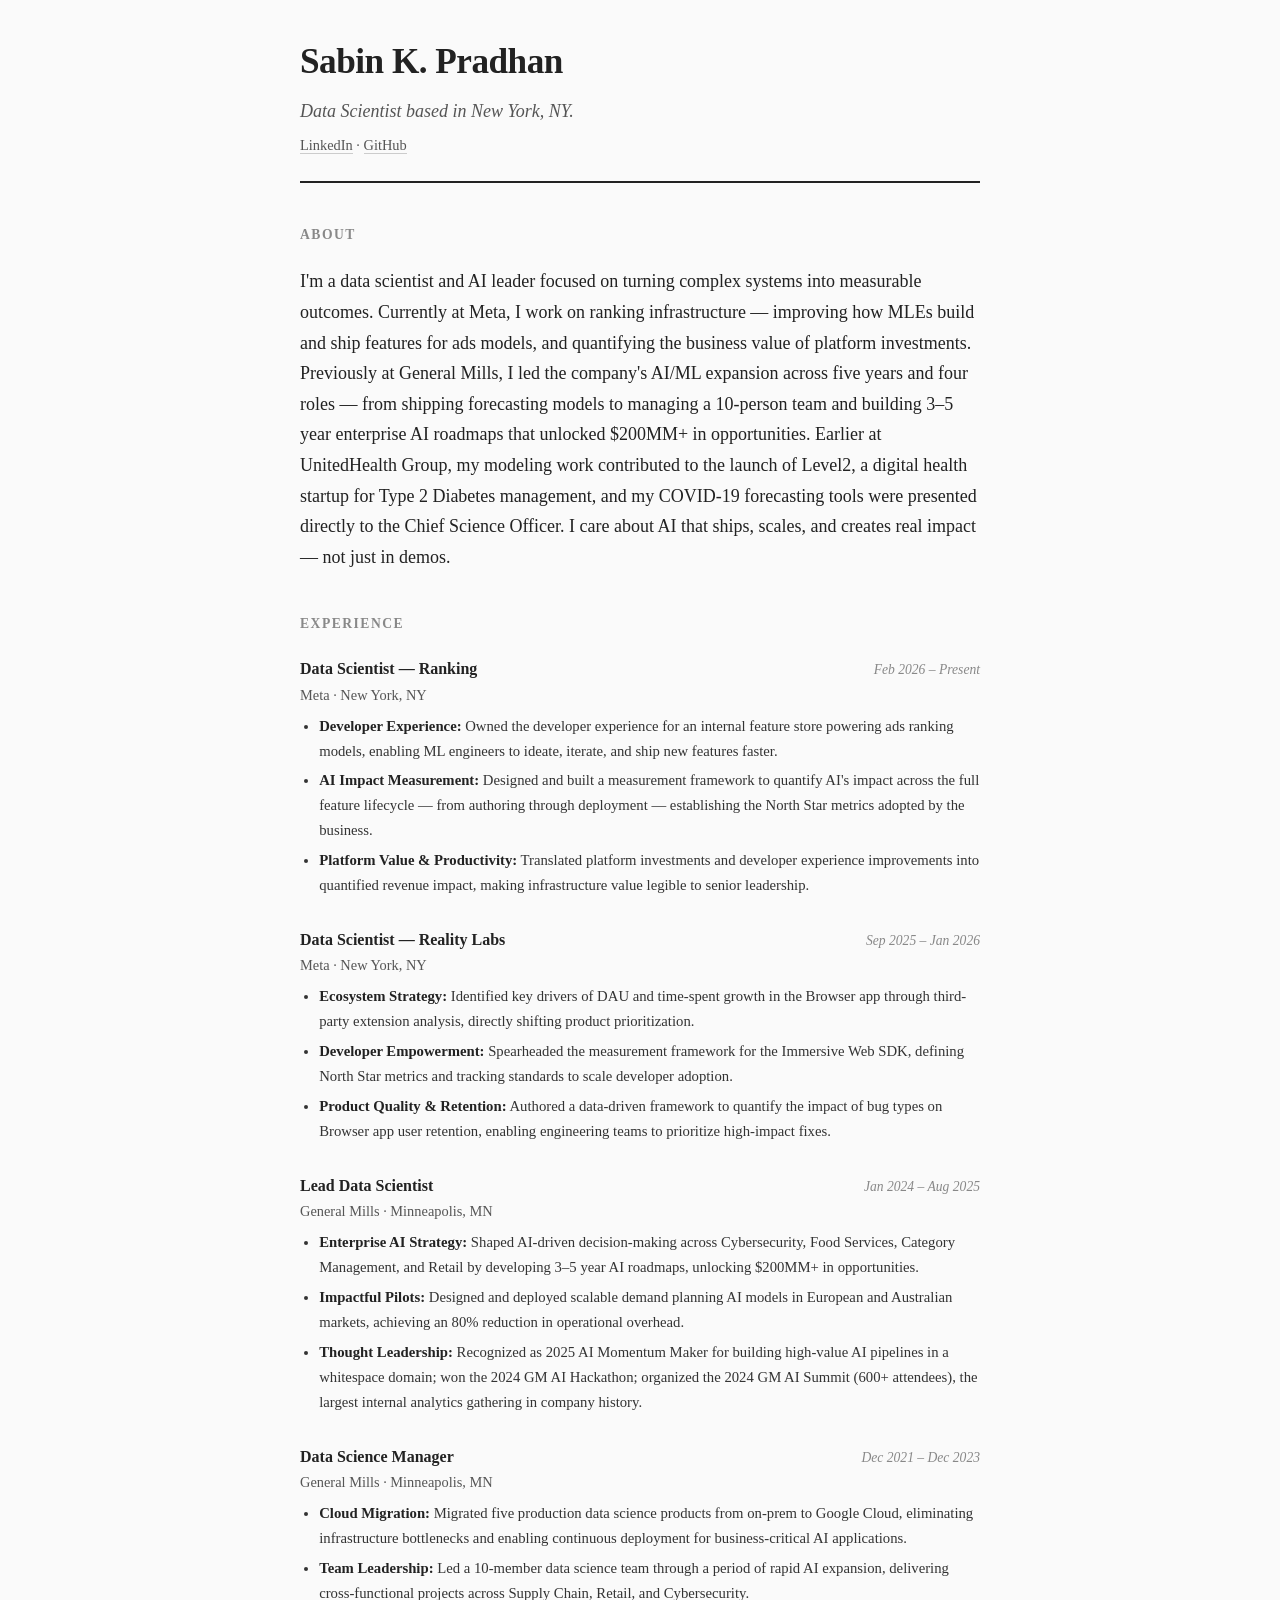
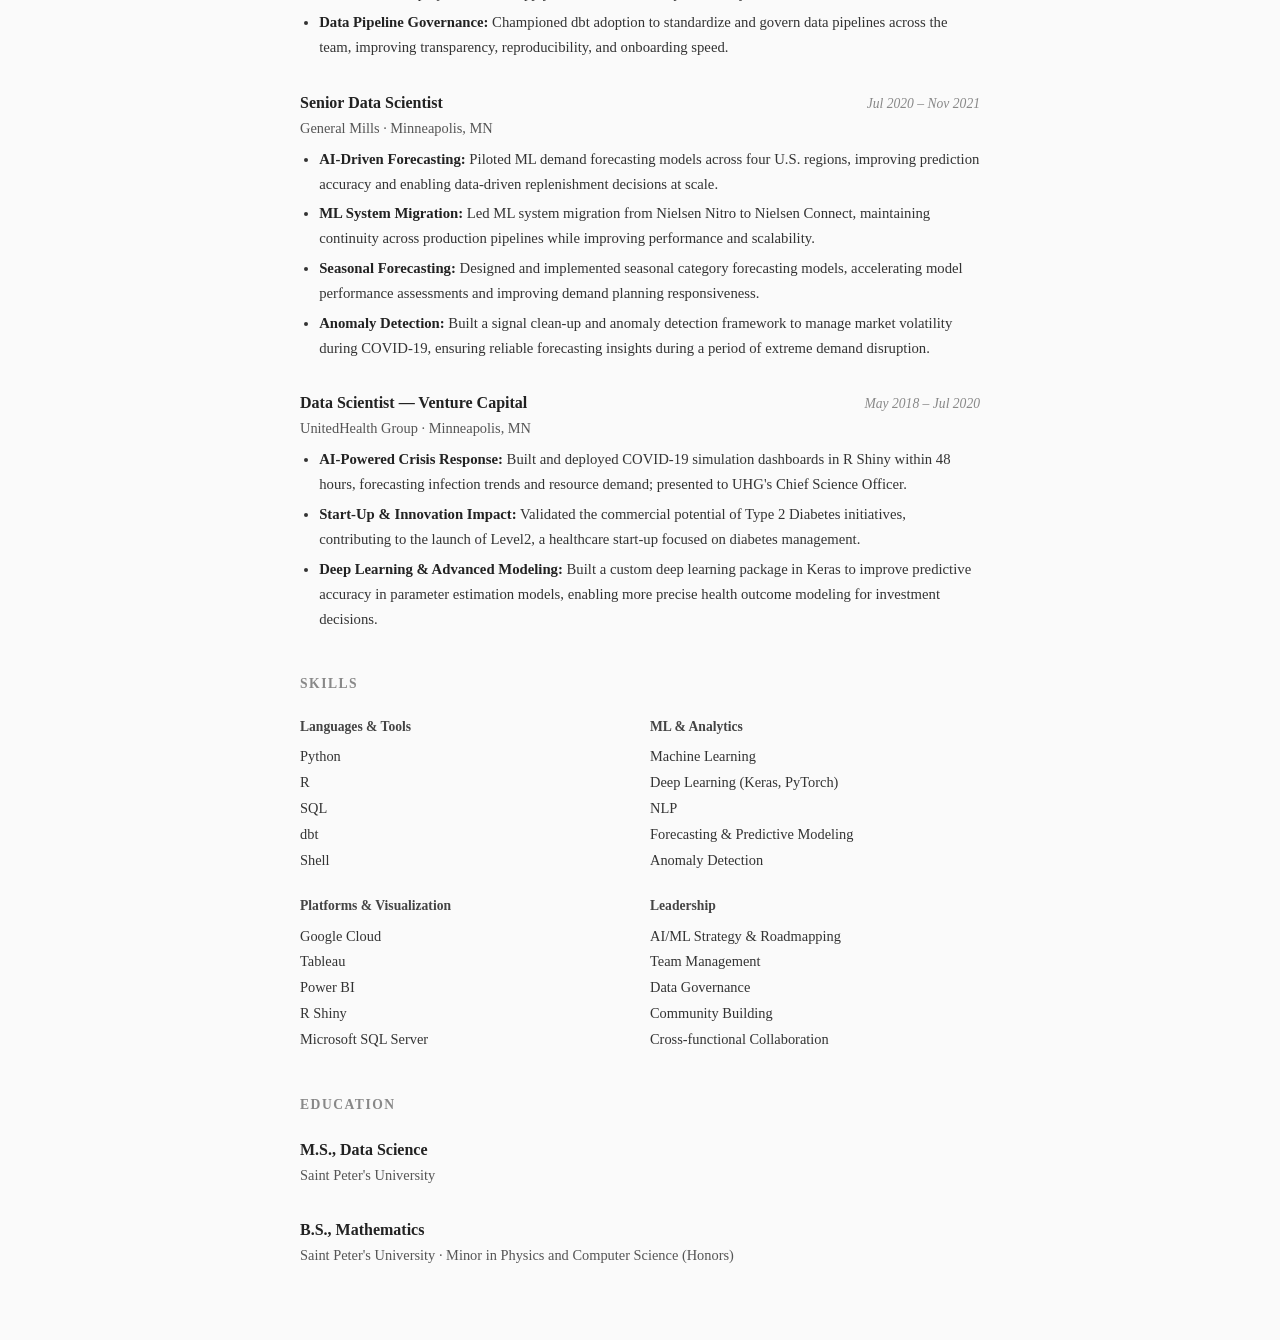
==== commit e663534f: "Update Meta Ranking role bullets with revised descriptions" ====
--- a/index.html
+++ b/index.html
@@ -33,9 +33,9 @@
           </div>
           <div class="job-company">Meta &middot; New York, NY</div>
           <ul>
-            <li><strong>Developer Experience:</strong> Support F3, an internal feature store powering ads ranking models, with a focus on developer experience — helping MLEs ideate and ship new features faster.</li>
-            <li><strong>AI Impact Measurement:</strong> Built a measurement framework to quantify AI's impact across the full feature lifecycle, from authoring through deployment, establishing the North Star metrics adopted by the business.</li>
-            <li><strong>Platform Value & Productivity:</strong> Attributed platform investments to incremental revenue impact and drove adoption of AI coding tools across the DS and MLE org, improving team throughput and making infra value legible to leadership.</li>
+            <li><strong>Developer Experience:</strong> Owned the developer experience for an internal feature store powering ads ranking models, enabling ML engineers to ideate, iterate, and ship new features faster.</li>
+            <li><strong>AI Impact Measurement:</strong> Designed and built a measurement framework to quantify AI's impact across the full feature lifecycle — from authoring through deployment — establishing the North Star metrics adopted by the business.</li>
+            <li><strong>Platform Value & Productivity:</strong> Translated platform investments and developer experience improvements into quantified revenue impact, making infrastructure value legible to senior leadership.</li>
           </ul>
         </div>
 
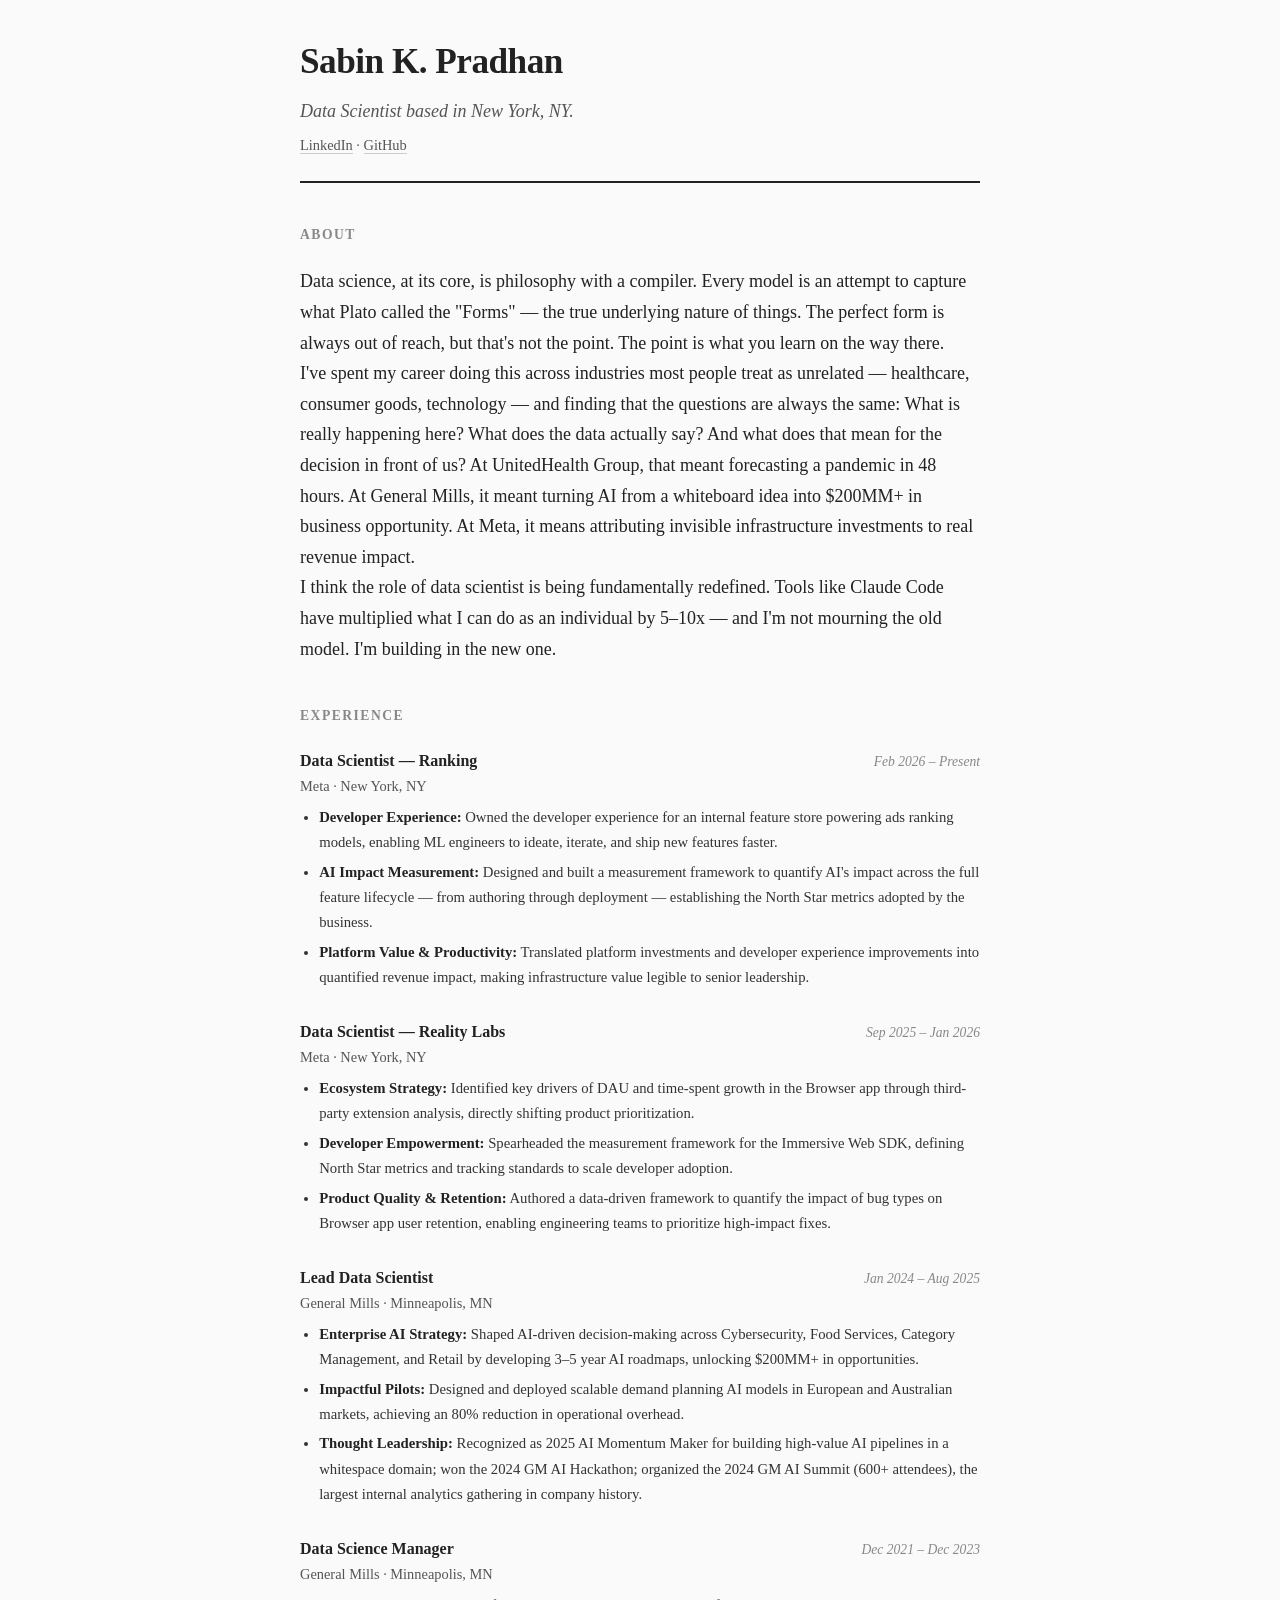
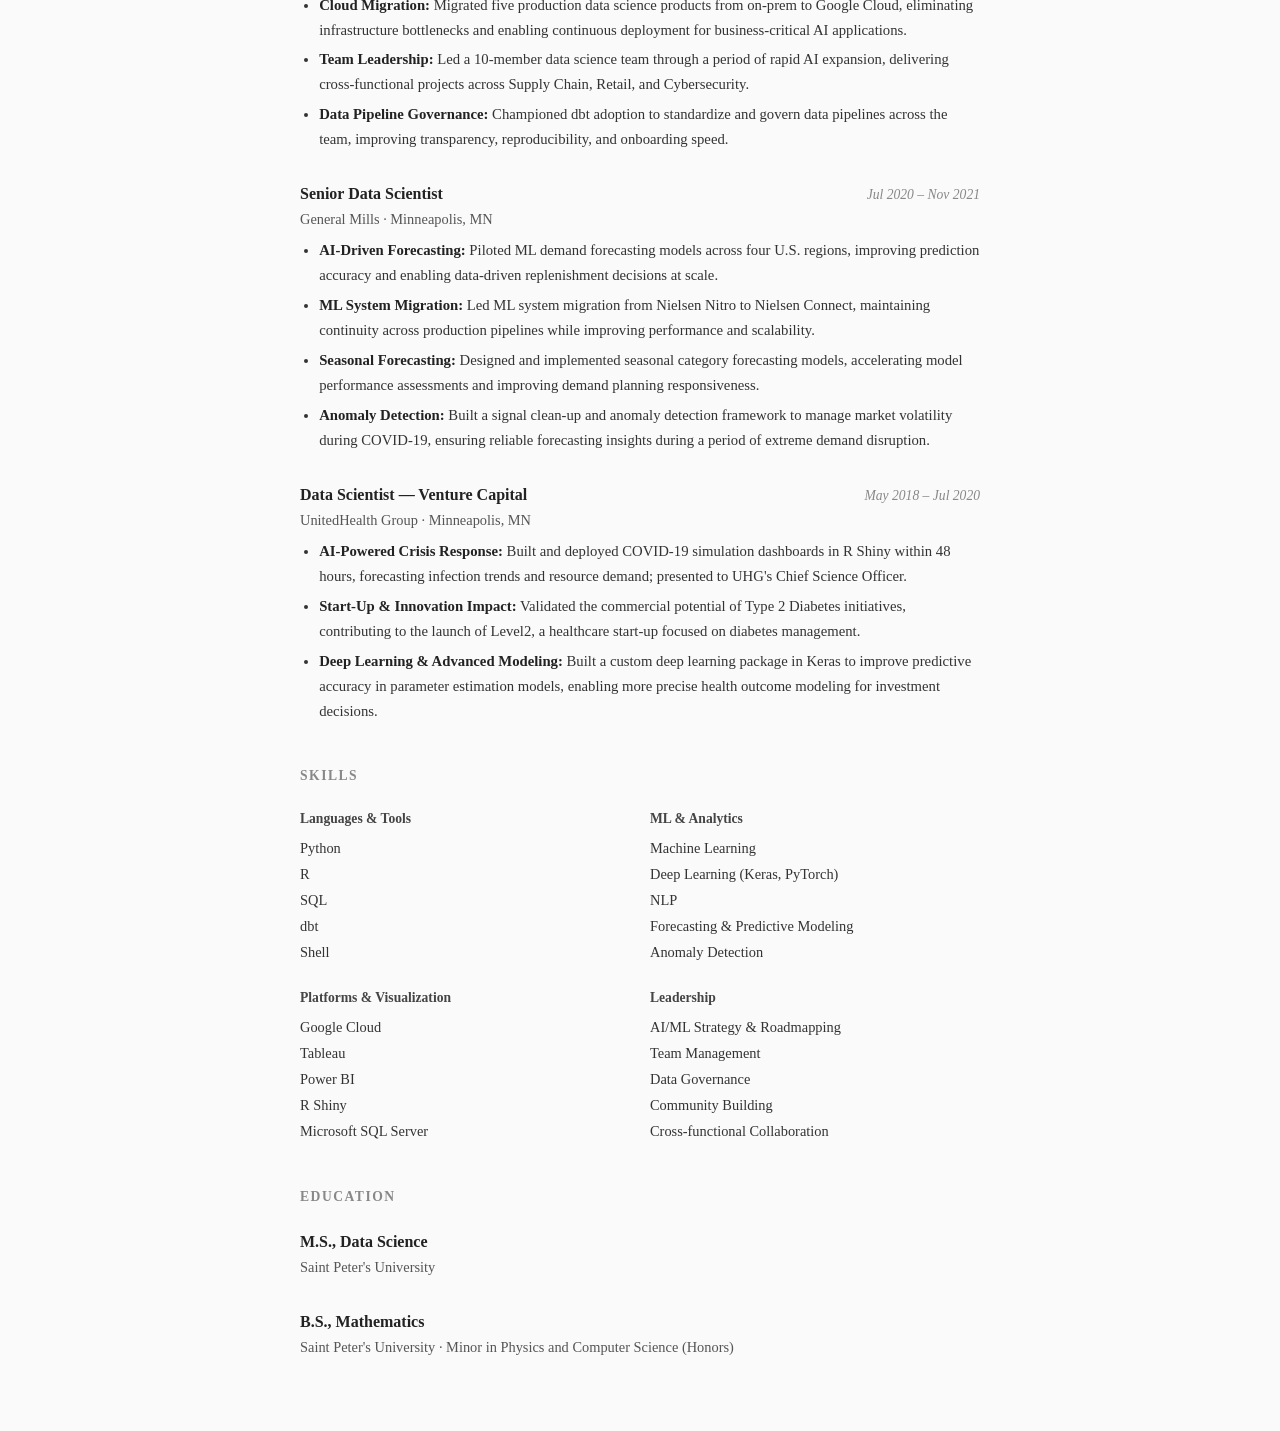
==== commit 462089c8: "Rewrite About section with philosophical POV and thought leader tone" ====
--- a/index.html
+++ b/index.html
@@ -20,7 +20,9 @@
 
       <section>
         <h2>About</h2>
-        <p>I'm a data scientist and AI leader focused on turning complex systems into measurable outcomes. Currently at Meta, I work on ranking infrastructure — improving how MLEs build and ship features for ads models, and quantifying the business value of platform investments. Previously at General Mills, I led the company's AI/ML expansion across five years and four roles — from shipping forecasting models to managing a 10-person team and building 3–5 year enterprise AI roadmaps that unlocked $200MM+ in opportunities. Earlier at UnitedHealth Group, my modeling work contributed to the launch of Level2, a digital health startup for Type 2 Diabetes management, and my COVID-19 forecasting tools were presented directly to the Chief Science Officer. I care about AI that ships, scales, and creates real impact — not just in demos.</p>
+        <p>Data science, at its core, is philosophy with a compiler. Every model is an attempt to capture what Plato called the "Forms" — the true underlying nature of things. The perfect form is always out of reach, but that's not the point. The point is what you learn on the way there.</p>
+        <p>I've spent my career doing this across industries most people treat as unrelated — healthcare, consumer goods, technology — and finding that the questions are always the same: What is really happening here? What does the data actually say? And what does that mean for the decision in front of us? At UnitedHealth Group, that meant forecasting a pandemic in 48 hours. At General Mills, it meant turning AI from a whiteboard idea into $200MM+ in business opportunity. At Meta, it means attributing invisible infrastructure investments to real revenue impact.</p>
+        <p>I think the role of data scientist is being fundamentally redefined. Tools like Claude Code have multiplied what I can do as an individual by 5–10x — and I'm not mourning the old model. I'm building in the new one.</p>
       </section>
 
       <section>
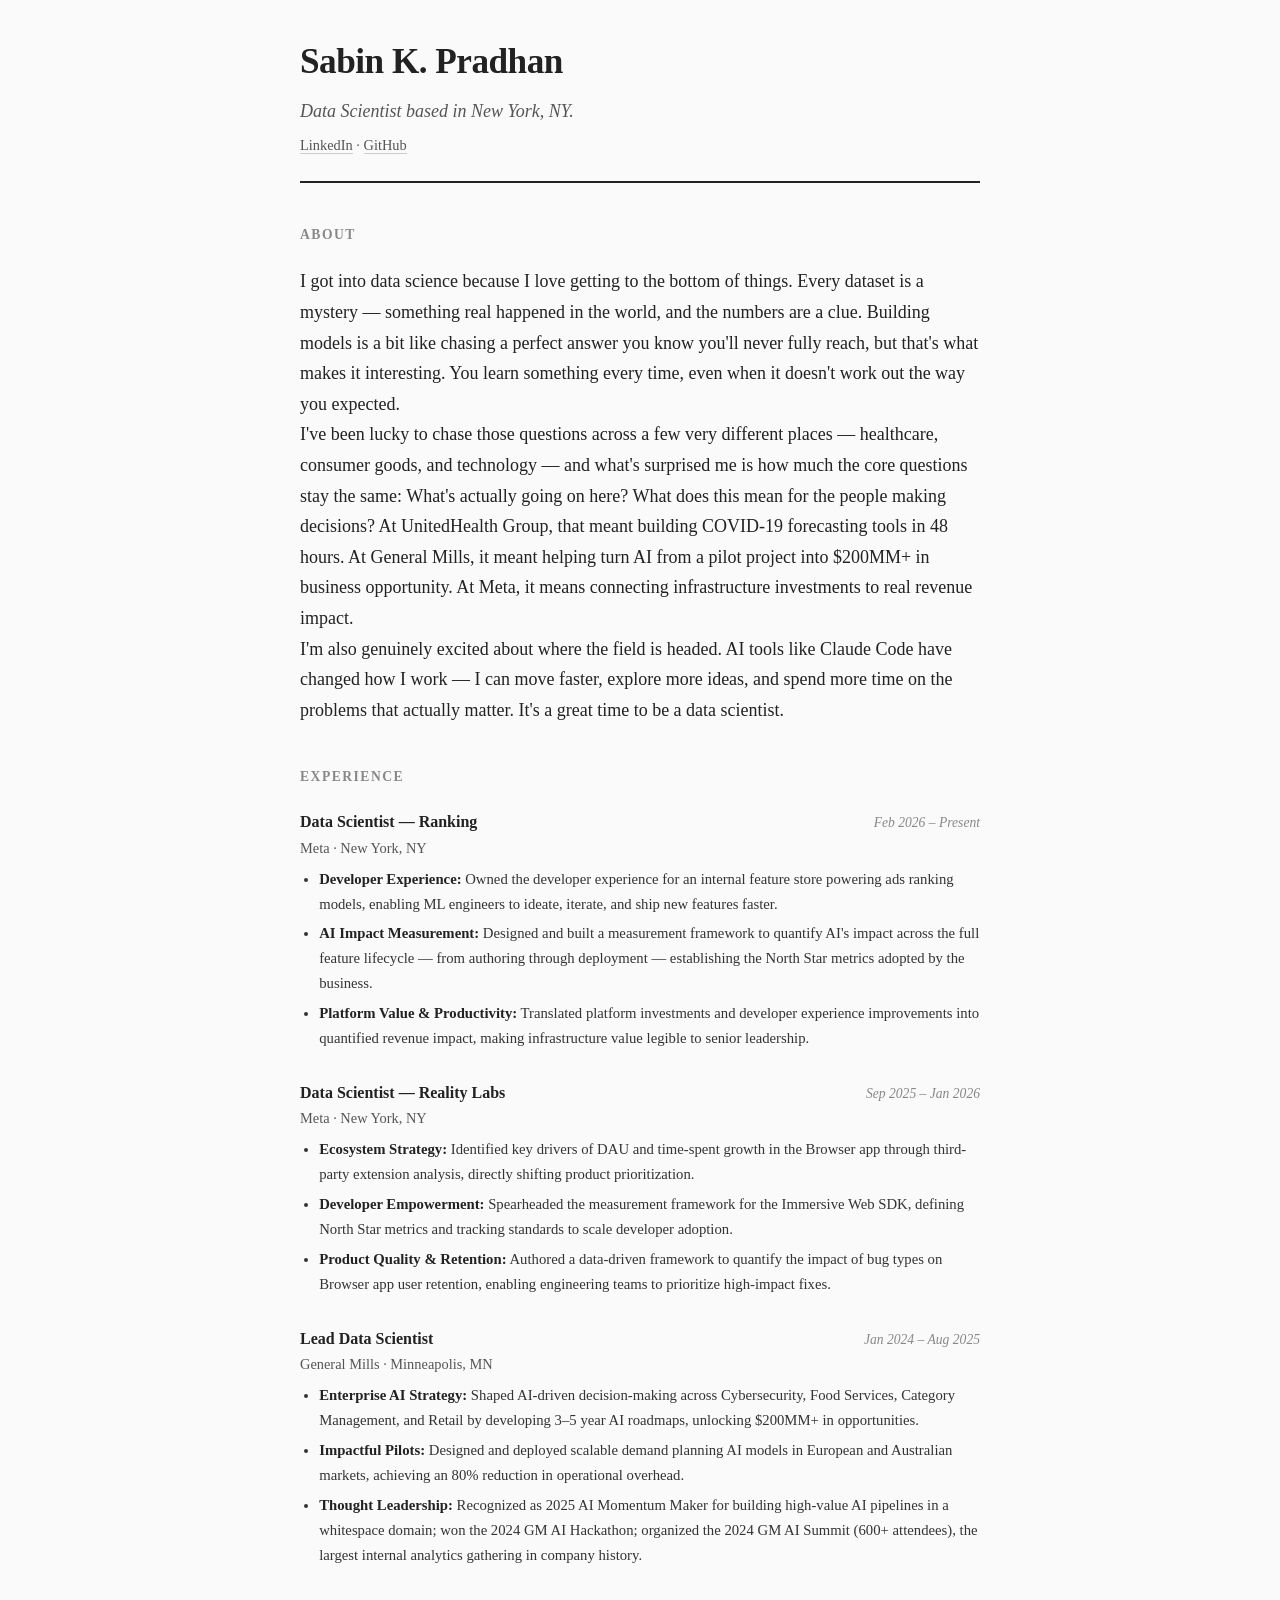
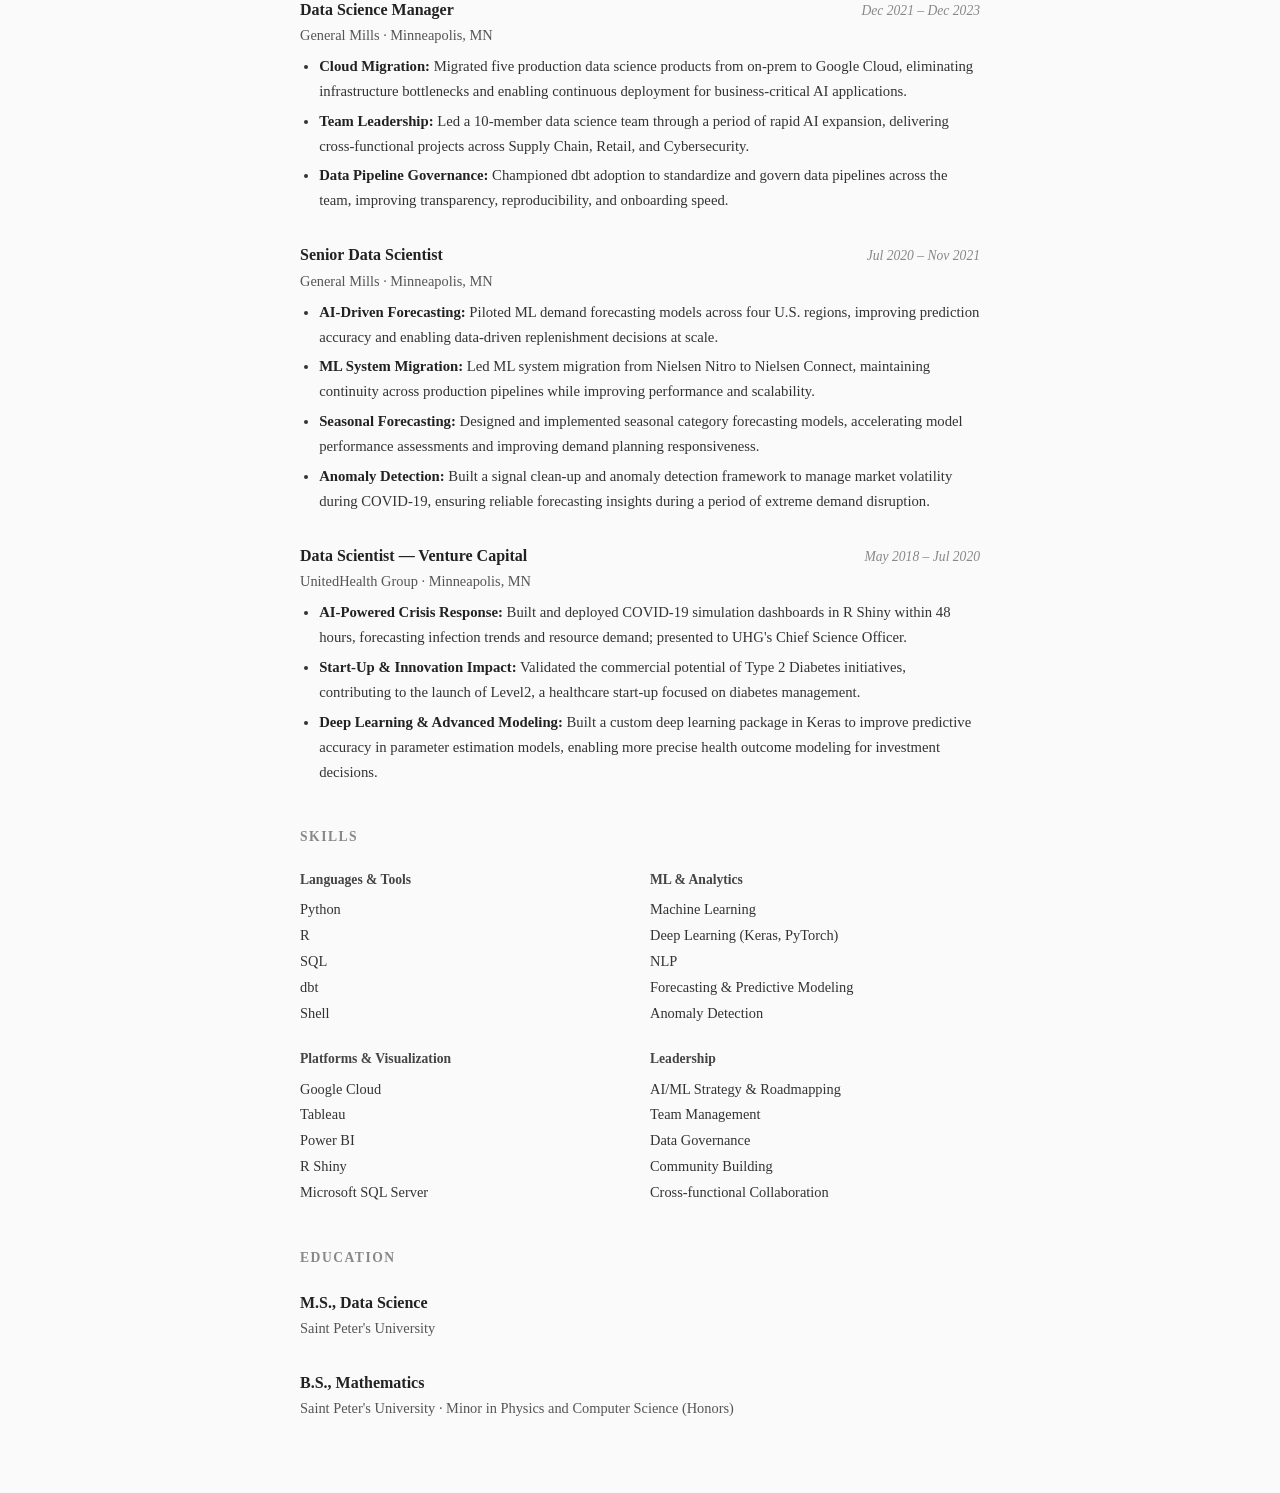
==== commit 73fc7bef: "Rewrite About section with warmer, more inviting tone" ====
--- a/index.html
+++ b/index.html
@@ -20,9 +20,9 @@
 
       <section>
         <h2>About</h2>
-        <p>Data science, at its core, is philosophy with a compiler. Every model is an attempt to capture what Plato called the "Forms" — the true underlying nature of things. The perfect form is always out of reach, but that's not the point. The point is what you learn on the way there.</p>
-        <p>I've spent my career doing this across industries most people treat as unrelated — healthcare, consumer goods, technology — and finding that the questions are always the same: What is really happening here? What does the data actually say? And what does that mean for the decision in front of us? At UnitedHealth Group, that meant forecasting a pandemic in 48 hours. At General Mills, it meant turning AI from a whiteboard idea into $200MM+ in business opportunity. At Meta, it means attributing invisible infrastructure investments to real revenue impact.</p>
-        <p>I think the role of data scientist is being fundamentally redefined. Tools like Claude Code have multiplied what I can do as an individual by 5–10x — and I'm not mourning the old model. I'm building in the new one.</p>
+        <p>I got into data science because I love getting to the bottom of things. Every dataset is a mystery — something real happened in the world, and the numbers are a clue. Building models is a bit like chasing a perfect answer you know you'll never fully reach, but that's what makes it interesting. You learn something every time, even when it doesn't work out the way you expected.</p>
+        <p>I've been lucky to chase those questions across a few very different places — healthcare, consumer goods, and technology — and what's surprised me is how much the core questions stay the same: What's actually going on here? What does this mean for the people making decisions? At UnitedHealth Group, that meant building COVID-19 forecasting tools in 48 hours. At General Mills, it meant helping turn AI from a pilot project into $200MM+ in business opportunity. At Meta, it means connecting infrastructure investments to real revenue impact.</p>
+        <p>I'm also genuinely excited about where the field is headed. AI tools like Claude Code have changed how I work — I can move faster, explore more ideas, and spend more time on the problems that actually matter. It's a great time to be a data scientist.</p>
       </section>
 
       <section>
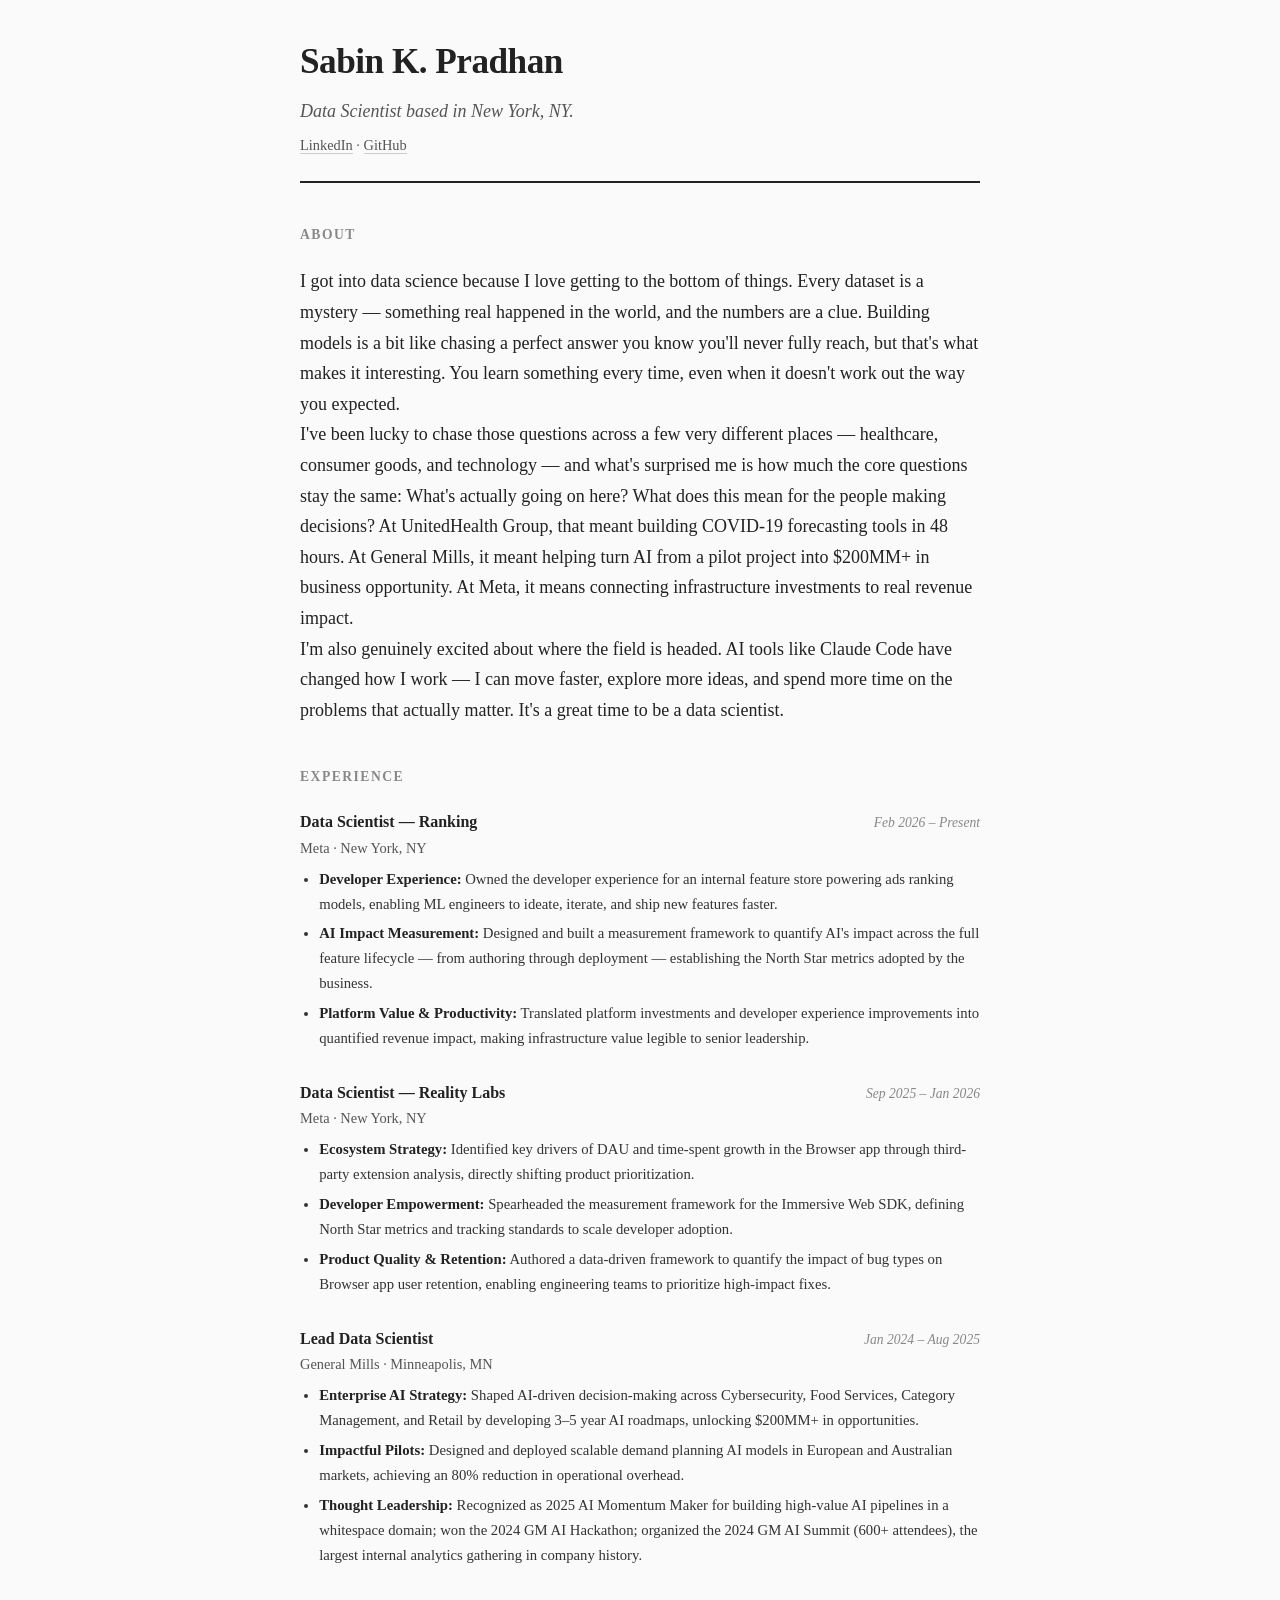
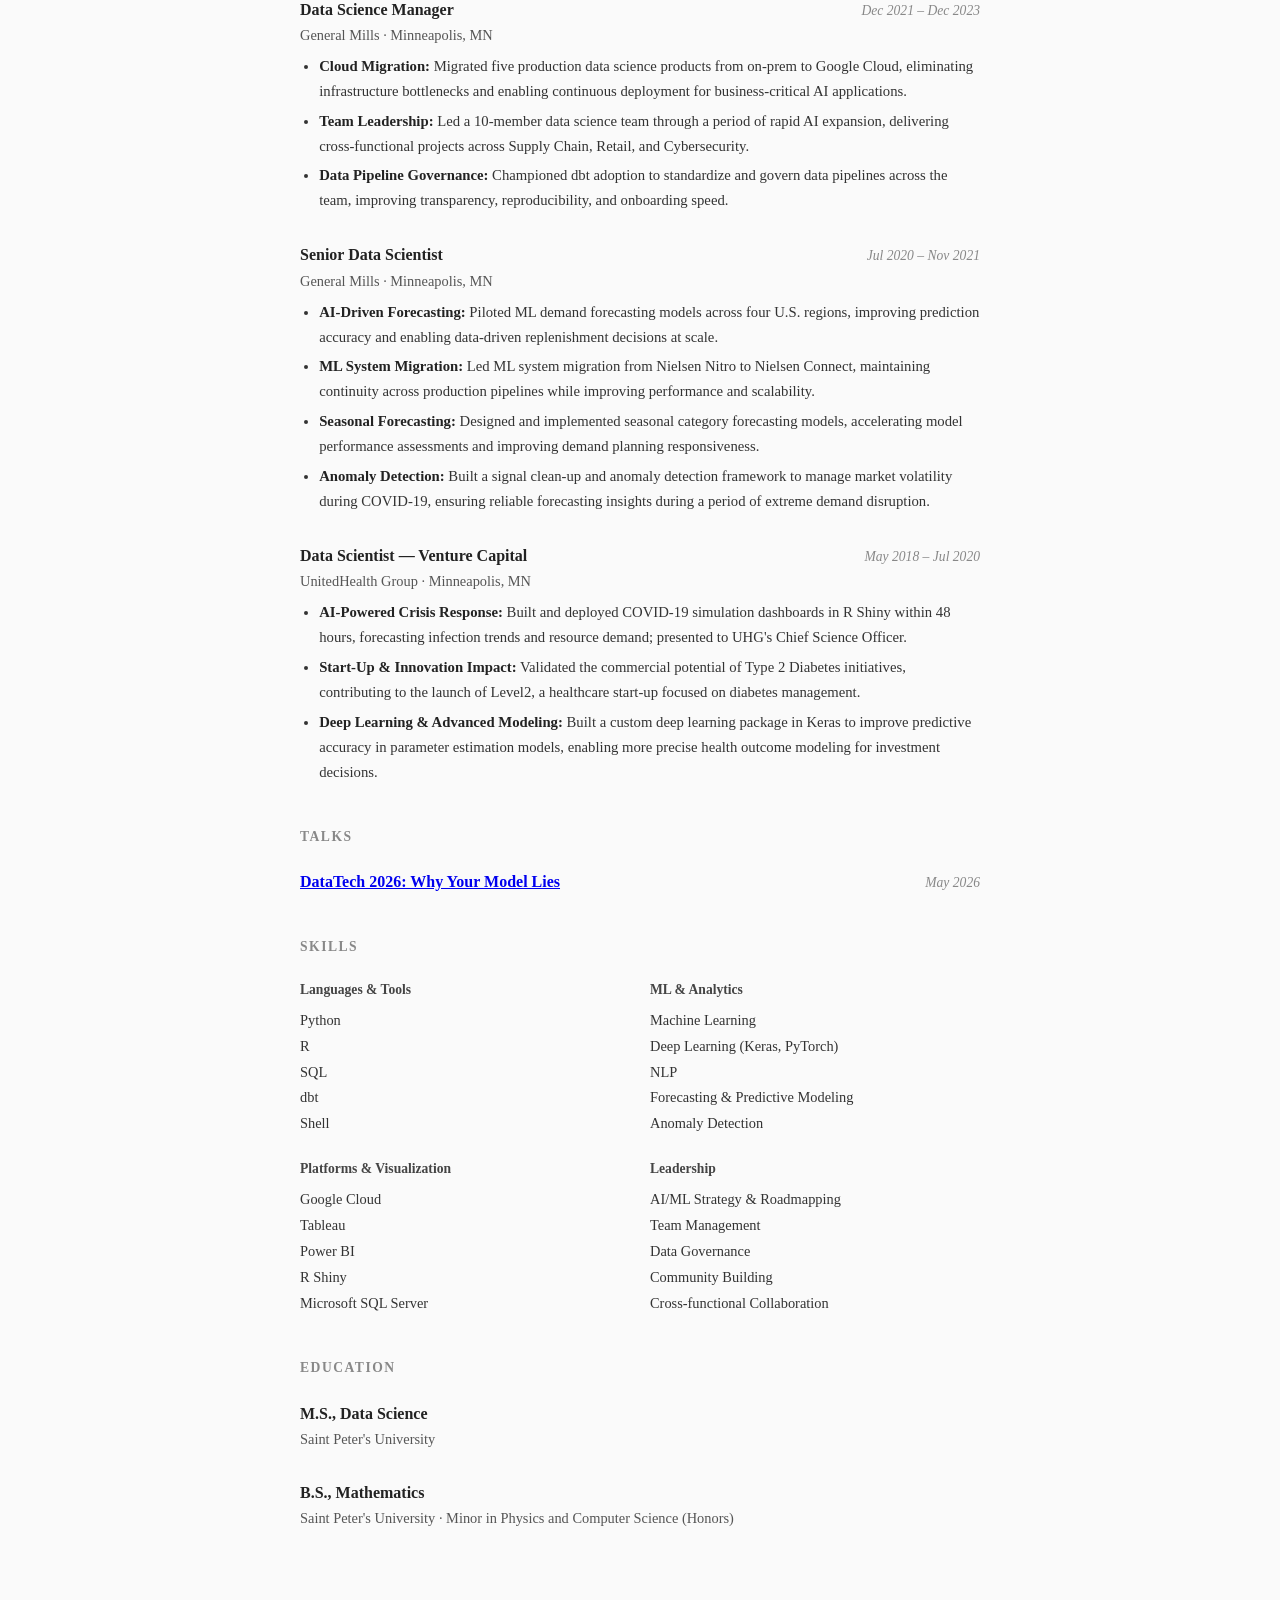
==== commit 57672117: "Add Talks section with DataTech 2026 presentation Adds a Talks section between Experience and Skills" ====
--- a/index.html
+++ b/index.html
@@ -110,6 +110,28 @@
       </section>
 
       <section>
+        <h2>Talks</h2>
+
+        <!-- Template for future talks:
+        <div class="talk">
+          <div class="talk-header">
+            <span class="talk-title"><a href="talks/YYYYMM_FILENAME.html">Talk Title</a></span>
+            <span class="talk-date">Month YYYY</span>
+          </div>
+          <div class="talk-event">Event / Venue Name</div>
+        </div>
+        -->
+
+        <div class="talk">
+          <div class="talk-header">
+            <span class="talk-title"><a href="talks/202605_Pradhan_Sabin_Why_Your_Model_Lies_Presentation.html">DataTech 2026: Why Your Model Lies</a></span>
+            <span class="talk-date">May 2026</span>
+          </div>
+        </div>
+
+      </section>
+
+      <section>
         <h2>Skills</h2>
         <div class="skills-grid">
           <div class="skill-group">
--- a/styles.css
+++ b/styles.css
@@ -110,6 +110,36 @@
   color: #222;
 }
 
+/* Talk entries */
+.talk {
+  margin-bottom: 1.5rem;
+}
+
+.talk-header {
+  display: flex;
+  justify-content: space-between;
+  align-items: baseline;
+  gap: 1rem;
+}
+
+.talk-title {
+  font-weight: bold;
+  font-size: 1rem;
+}
+
+.talk-event {
+  font-size: 0.9rem;
+  color: #555;
+  margin-top: 0.15rem;
+}
+
+.talk-date {
+  font-size: 0.85rem;
+  color: #888;
+  font-style: italic;
+  white-space: nowrap;
+}
+
 /* Skills grid */
 .skills-grid {
   display: grid;
